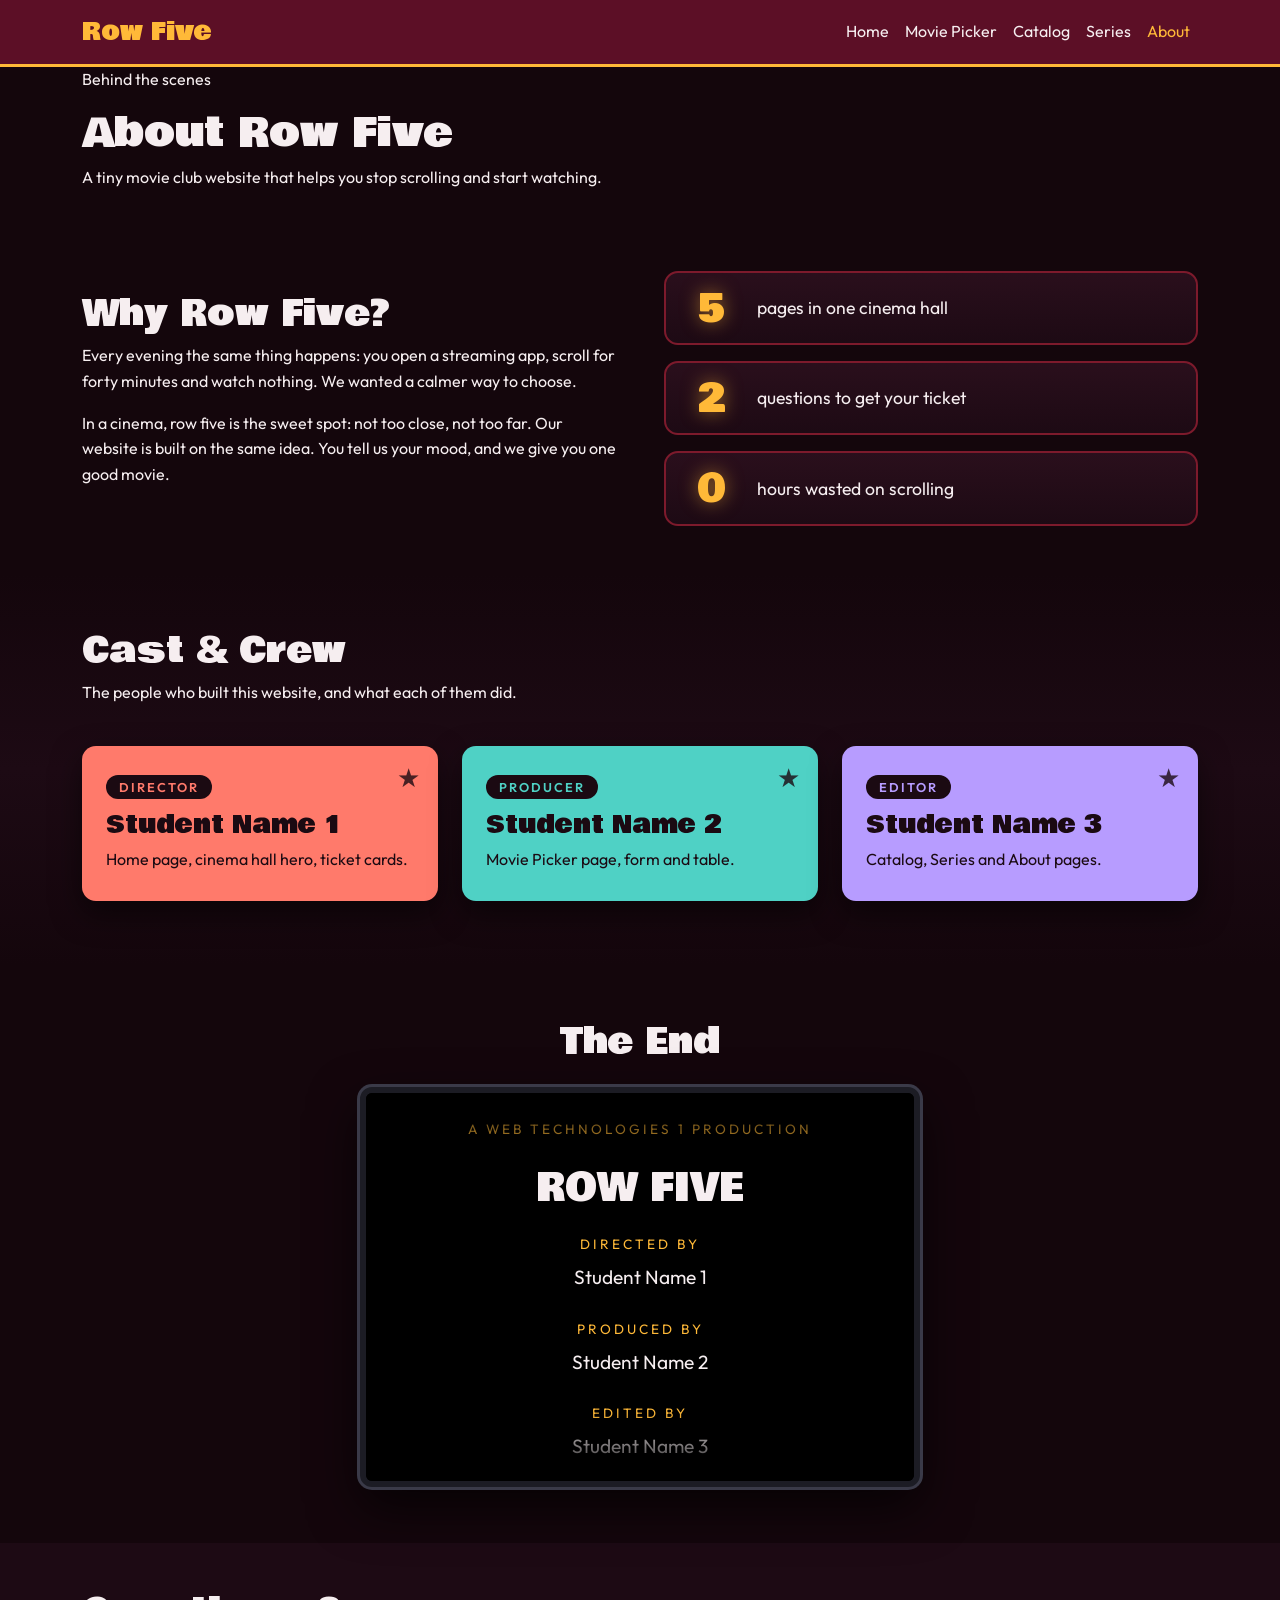
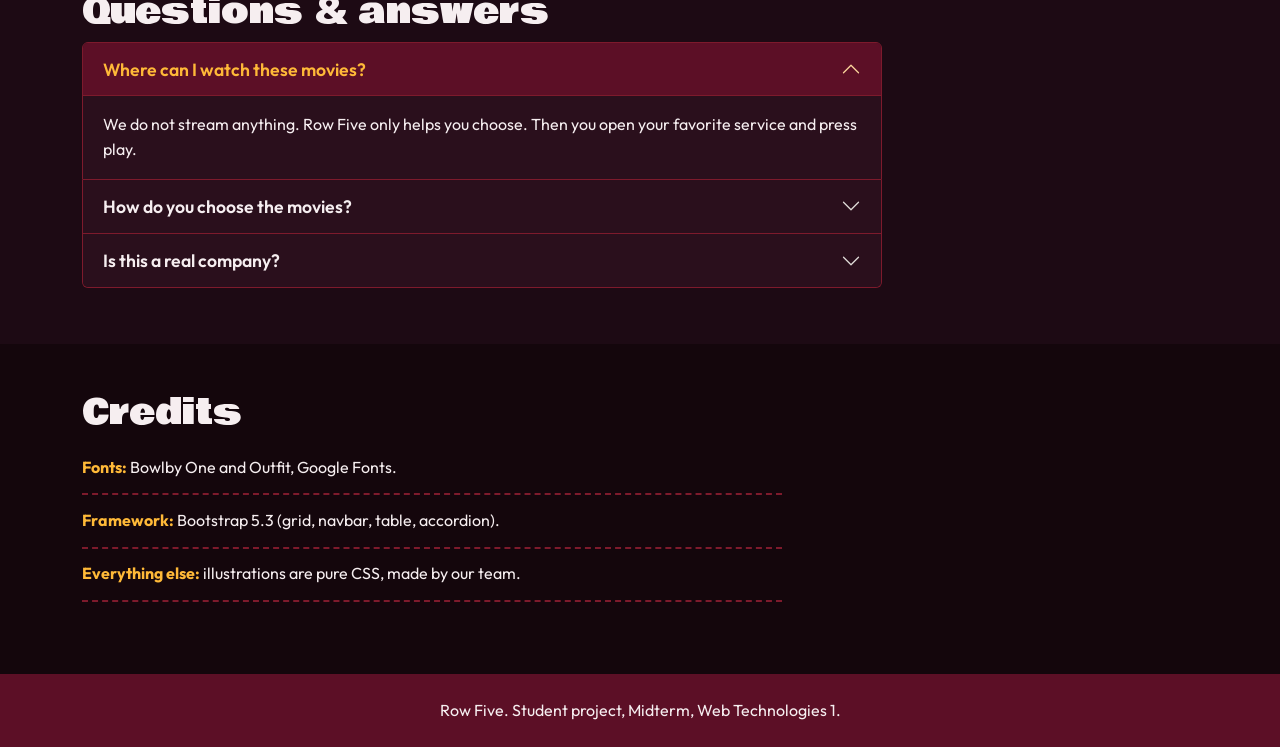
==== about.html @ 7a22eea6 "Add files via upload" ====
<!DOCTYPE html>
<html lang="en">
<head>
  <meta charset="UTF-8">
  <meta name="viewport" content="width=device-width, initial-scale=1">
  <title>About | Row Five</title>

  <link rel="preconnect" href="https://fonts.googleapis.com">
  <link rel="preconnect" href="https://fonts.gstatic.com" crossorigin>
  <link href="https://fonts.googleapis.com/css2?family=Bowlby+One&family=Outfit:wght@400;600&display=swap" rel="stylesheet">

  <link href="https://cdn.jsdelivr.net/npm/bootstrap@5.3.3/dist/css/bootstrap.min.css" rel="stylesheet">
  <link rel="stylesheet" href="style.css">
</head>
<body>

  <header>
    <nav class="navbar navbar-expand-md site-nav">
      <div class="container">
        <a class="navbar-brand" href="index.html">Row Five</a>
        <button class="navbar-toggler" type="button" data-bs-toggle="collapse"
                data-bs-target="#menu" aria-controls="menu" aria-expanded="false" aria-label="Open menu">
          <span class="navbar-toggler-icon"></span>
        </button>
        <div class="collapse navbar-collapse" id="menu">
          <ul class="navbar-nav ms-auto">
            <li class="nav-item"><a class="nav-link" href="index.html">Home</a></li>
            <li class="nav-item"><a class="nav-link" href="picker.html">Movie Picker</a></li>
            <li class="nav-item"><a class="nav-link" href="catalog.html">Catalog</a></li>
            <li class="nav-item"><a class="nav-link" href="series.html">Series</a></li>
            <li class="nav-item"><a class="nav-link active" href="about.html">About</a></li>
          </ul>
        </div>
      </div>
    </nav>
  </header>

  <main>
    <section class="page-head">
      <div class="container">
        <p class="eyebrow">Behind the scenes</p>
        <h1>About Row Five</h1>
        <p class="page-lead">A tiny movie club website that helps you stop scrolling and start watching.</p>
      </div>
    </section>

    <!-- Story: text + three facts (Grid) -->
    <section class="story">
      <div class="container">
        <div class="row g-5 align-items-center">
          <div class="col-12 col-lg-6">
            <h2>Why Row Five?</h2>
            <p>Every evening the same thing happens: you open a streaming app, scroll for forty minutes and watch nothing. We wanted a calmer way to choose.</p>
            <p>In a cinema, row five is the sweet spot: not too close, not too far. Our website is built on the same idea. You tell us your mood, and we give you one good movie.</p>
          </div>
          <div class="col-12 col-lg-6">
            <ul class="facts">
              <li><span class="fact-num">5</span> pages in one cinema hall</li>
              <li><span class="fact-num">2</span> questions to get your ticket</li>
              <li><span class="fact-num">0</span> hours wasted on scrolling</li>
            </ul>
          </div>
        </div>
      </div>
    </section>

    <!-- Cast & Crew: team members -->
    <section class="cast-section">
      <div class="container">
        <h2>Cast &amp; Crew</h2>
        <p class="section-text">The people who built this website, and what each of them did.</p>

        <div class="cast-grid">
          <article class="cast t-coral">
            <p class="cast-role">Director</p>
            <h3>Student Name 1</h3>
            <p>Home page, cinema hall hero, ticket cards.</p>
          </article>
          <article class="cast t-teal">
            <p class="cast-role">Producer</p>
            <h3>Student Name 2</h3>
            <p>Movie Picker page, form and table.</p>
          </article>
          <article class="cast t-violet">
            <p class="cast-role">Editor</p>
            <h3>Student Name 3</h3>
            <p>Catalog, Series and About pages.</p>
          </article>
        </div>
      </div>
    </section>

    <!-- Rolling credits -->
    <section class="roll-section">
      <div class="container">
        <h2>The End</h2>
        <div class="roll" aria-label="Rolling credits of the project">
          <div class="roll-inner">
            <p class="roll-small">A Web Technologies 1 production</p>
            <p class="roll-big">ROW FIVE</p>
            <p class="roll-small">Directed by</p>
            <p>Student Name 1</p>
            <p class="roll-small">Produced by</p>
            <p>Student Name 2</p>
            <p class="roll-small">Edited by</p>
            <p>Student Name 3</p>
            <p class="roll-small">No popcorn was harmed</p>
            <p class="roll-big">THANK YOU</p>
          </div>
        </div>
      </div>
    </section>

    <!-- FAQ: Bootstrap accordion -->
    <section class="faq">
      <div class="container">
        <h2>Questions &amp; answers</h2>
        <div class="accordion faq-accordion" id="faq">

          <div class="accordion-item">
            <h3 class="accordion-header">
              <button class="accordion-button" type="button" data-bs-toggle="collapse" data-bs-target="#q1" aria-expanded="true" aria-controls="q1">
                Where can I watch these movies?
              </button>
            </h3>
            <div id="q1" class="accordion-collapse collapse show" data-bs-parent="#faq">
              <div class="accordion-body">We do not stream anything. Row Five only helps you choose. Then you open your favorite service and press play.</div>
            </div>
          </div>

          <div class="accordion-item">
            <h3 class="accordion-header">
              <button class="accordion-button collapsed" type="button" data-bs-toggle="collapse" data-bs-target="#q2" aria-expanded="false" aria-controls="q2">
                How do you choose the movies?
              </button>
            </h3>
            <div id="q2" class="accordion-collapse collapse" data-bs-parent="#faq">
              <div class="accordion-body">We picked them by hand. For every mood we chose one short and one long movie that we would happily watch again.</div>
            </div>
          </div>

          <div class="accordion-item">
            <h3 class="accordion-header">
              <button class="accordion-button collapsed" type="button" data-bs-toggle="collapse" data-bs-target="#q3" aria-expanded="false" aria-controls="q3">
                Is this a real company?
              </button>
            </h3>
            <div id="q3" class="accordion-collapse collapse" data-bs-parent="#faq">
              <div class="accordion-body">No, it is a student project made for the Web Technologies 1 course.</div>
            </div>
          </div>

        </div>
      </div>
    </section>

    <!-- Sources -->
    <section class="sources">
      <div class="container">
        <h2>Credits</h2>
        <ul class="sources-list">
          <li><strong>Fonts:</strong> Bowlby One and Outfit, Google Fonts.</li>
          <li><strong>Framework:</strong> Bootstrap 5.3 (grid, navbar, table, accordion).</li>
          <li><strong>Everything else:</strong> illustrations are pure CSS, made by our team.</li>
        </ul>
      </div>
    </section>
  </main>

  <footer class="site-footer">
    <div class="container">
      <p>Row Five. Student project, Midterm, Web Technologies 1.</p>
    </div>
  </footer>

  <script src="https://cdn.jsdelivr.net/npm/bootstrap@5.3.3/dist/js/bootstrap.bundle.min.js"></script>
</body>
</html>
---- style.css ----
/* ===== Colors and fonts in one place (CSS variables) ===== */
:root {
  --night: #14060c;       /* dark hall */
  --velvet: #7d1a2c;      /* curtains */
  --velvet-dark: #5c0f26;
  --amber: #ffb938;       /* projector light */
  --screen: #eaf2ff;      /* cold white screen */
  --ink: #1b0a12;         /* dark text */
  --text: #f6eef0;

  --font-title: "Bowlby One", Impact, sans-serif;
  --font-text: "Outfit", Arial, sans-serif;
}

/* ===== Common styles for all pages ===== */
body {
  background: var(--night);
  color: var(--text);
  font-family: var(--font-text);
  line-height: 1.6;
}
h1, h2, h3, .navbar-brand {
  font-family: var(--font-title);
  font-weight: 400;
}
h2 { font-size: 2.2rem; margin-bottom: .5rem; }
.section-text { margin-bottom: 2.5rem; max-width: 60ch; }

/* ===== Navigation ===== */
.site-nav { background: var(--velvet-dark); border-bottom: 3px solid var(--amber); }
.site-nav .navbar-brand { color: var(--amber); font-size: 1.5rem; }
.site-nav .nav-link { color: var(--text); padding: .6rem 1rem; }
.site-nav .nav-link:hover,
.site-nav .nav-link.active { color: var(--amber); }
.site-nav .navbar-toggler { border-color: var(--amber); }
.site-nav .navbar-toggler-icon { filter: invert(1); }

/* ===== Hero: cinema hall ===== */
.hero {
  position: relative;
  overflow: hidden;
  padding: 3.5rem 0 2.5rem;
  background: radial-gradient(ellipse at 50% 0%, #3d1021 0%, var(--night) 70%);
}

/* Curtains on the left and right (stripes = folds) */
.hero::before,
.hero::after {
  content: "";
  position: absolute;
  top: 0;
  bottom: 0;
  width: clamp(28px, 8vw, 130px);
  background: repeating-linear-gradient(90deg, var(--velvet) 0 12px, var(--velvet-dark) 12px 26px);
}
.hero::before { left: 0; }
.hero::after  { right: 0; }

/* Projector beam: a trapezoid made with clip-path */
.beam {
  position: absolute;
  top: 0;
  left: 50%;
  width: 80%;
  height: 100%;
  transform: translateX(-50%);
  background: linear-gradient(to bottom, rgba(255, 240, 200, .28), rgba(255, 240, 200, 0));
  clip-path: polygon(46% 0, 54% 0, 100% 100%, 0 100%);
}

.hero-inner { position: relative; z-index: 1; }

/* The screen itself */
.screen {
  max-width: 760px;
  margin: 0 auto;
  padding: 3rem 2rem;
  text-align: center;
  background: var(--screen);
  color: var(--ink);
  border-radius: 10px;
  box-shadow: 0 0 90px 10px rgba(170, 205, 255, .45);
}
.screen h1 {
  font-size: clamp(2rem, 6vw, 3.8rem);
  line-height: 1.05;
  margin-bottom: 1rem;
}
.hero-text { font-size: 1.2rem; max-width: 40ch; margin: 0 auto 1.75rem; }

.btn-seat {
  background: var(--velvet);
  color: #fff;
  font-weight: 600;
  padding: .8rem 2rem;
  border-radius: 999px;
  transition: background .2s;
}
.btn-seat:hover { background: var(--ink); color: var(--amber); }

/* Row of seats: Flexbox */
.seats {
  display: flex;
  justify-content: center;
  gap: .6rem;
  margin-top: 3rem;
}
.seat {
  flex: 1;
  max-width: 64px;
  height: 52px;
  background: var(--velvet);
  border-radius: 16px 16px 4px 4px;
}
.seat-lit {
  background: var(--amber);
  box-shadow: 0 0 30px 8px rgba(255, 185, 56, .6);
}

/* ===== Ticket cards ===== */
.trends { padding: 4rem 0 5rem; }

.ticket {
  position: relative;
  background: var(--c);
  color: var(--ink);
  border-radius: 14px;
  transition: transform .3s;
}
.t-coral   { --c: #ff7a6b; }
.t-teal    { --c: #4fd1c5; }
.t-violet  { --c: #b79cff; }
.t-mustard { --c: #ffcf5c; }

.ticket-main { position: relative; padding: 1.5rem 1.5rem 1.75rem; min-height: 200px; }
.ticket h3 { font-size: 1.5rem; margin-bottom: .25rem; }
.genre { font-weight: 600; margin-bottom: .75rem; }
.ticket-main p:last-child { margin-bottom: 0; }

/* Round notches on both sides of the tear line */
.ticket-main::before,
.ticket-main::after {
  content: "";
  position: absolute;
  bottom: -13px;
  width: 26px;
  height: 26px;
  background: var(--night);
  border-radius: 50%;
  z-index: 2;
}
.ticket-main::before { left: -13px; }
.ticket-main::after  { right: -13px; }

/* Stub that tears off on hover */
.ticket-stub {
  padding: .9rem 1.5rem;
  border-top: 2px dashed var(--ink);
  font-weight: 600;
  background: var(--c);
  border-radius: 0 0 14px 14px;
  transform-origin: left top;
  transition: transform .35s;
}
.ticket:hover { transform: translateY(-5px); }
.ticket:hover .ticket-stub { transform: rotate(8deg) translate(10px, 8px); }

/* ===== Footer ===== */
.site-footer { background: var(--velvet-dark); padding: 1.5rem 0; text-align: center; }
.site-footer p { margin: 0; }

/* ===== Keyboard focus ===== */
a:focus-visible, button:focus-visible { outline: 3px solid var(--amber); outline-offset: 3px; }

/* ===== Our own media queries ===== */
@media (max-width: 767px) {
  .hero { padding: 2.5rem 0 2rem; }
  .screen { padding: 2rem 1.25rem; }
  .seat { height: 42px; }
}
@media (min-width: 1200px) {
  .hero { padding: 5rem 0 3.5rem; }
}

/* For people who turned animations off */
@media (prefers-reduced-motion: reduce) {
  .ticket, .ticket-stub, .btn-seat { transition: none; }
}
/* =========================================================
   PAGE 5: ABOUT
   ========================================================= */

/* ===== Story + facts ===== */
.story { padding: 4rem 0 3rem; }
.story p { max-width: 55ch; }

.facts {
  list-style: none;
  margin: 0;
  padding: 0;
  display: grid;
  gap: 1rem;
}
.facts li {
  display: flex;
  align-items: center;
  gap: 1.25rem;
  padding: 1rem 1.25rem;
  background: linear-gradient(180deg, #2a0f1c, #1d0a14);
  border: 2px solid var(--velvet);
  border-radius: 14px;
  font-size: 1.1rem;
  transition: transform .25s, border-color .25s;
}
.facts li:hover { transform: translateX(8px); border-color: var(--amber); }
.fact-num {
  flex: 0 0 auto;
  min-width: 3.2rem;
  text-align: center;
  font-family: var(--font-title);
  font-size: 2.4rem;
  line-height: 1;
  color: var(--amber);
  text-shadow: 0 0 18px rgba(255, 185, 56, .5);
}

/* ===== Cast & Crew: Grid ===== */
.cast-section {
  padding: 3.5rem 0 4rem;
  background: linear-gradient(180deg, var(--night), #1d0a14 50%, var(--night));
}
.cast-grid {
  display: grid;
  grid-template-columns: repeat(auto-fit, minmax(240px, 1fr));
  gap: 1.5rem;
}
.cast {
  position: relative;
  padding: 1.75rem 1.5rem;
  background: var(--c);
  color: var(--ink);
  border-radius: 14px;
  box-shadow: 0 12px 30px rgba(0, 0, 0, .55);
  transition: transform .3s;
}
/* Small star in the corner */
.cast::after {
  content: "\2605";
  position: absolute;
  top: .8rem;
  right: 1.1rem;
  font-size: 1.6rem;
  color: var(--ink);
  opacity: .8;
  transition: transform .5s;
}
.cast:hover { transform: translateY(-8px) rotate(-1deg); }
.cast:hover::after { transform: rotate(360deg) scale(1.3); }
.cast-role {
  display: inline-block;
  margin-bottom: .75rem;
  padding: .1rem .8rem;
  background: var(--ink);
  color: var(--c);
  border-radius: 999px;
  font-weight: 600;
  font-size: .8rem;
  letter-spacing: 2px;
  text-transform: uppercase;
}
.cast h3 { font-size: 1.5rem; }
.cast p:last-child { margin-bottom: 0; }

/* ===== Rolling credits (the memorable detail) ===== */
.roll-section { padding: 3.5rem 0; text-align: center; }
.roll {
  position: relative;
  max-width: 560px;
  height: 340px;
  margin: 1.5rem auto 0;
  overflow: hidden;
  background: #000;
  border: 6px solid #1c1c24;
  border-radius: 12px;
  box-shadow: 0 0 0 3px #3a3a48, 0 20px 50px rgba(0, 0, 0, .7);
}
/* Dark fade at the top and bottom of the screen */
.roll::before,
.roll::after {
  content: "";
  position: absolute;
  left: 0;
  right: 0;
  height: 70px;
  z-index: 2;
  pointer-events: none;
}
.roll::before { top: 0;    background: linear-gradient(#000, transparent); }
.roll::after  { bottom: 0; background: linear-gradient(transparent, #000); }

.roll-inner {
  padding: 0 1rem;
  animation: roll-up 22s linear infinite;
}
.roll-inner p { margin: 0 0 .4rem; font-size: 1.2rem; }
.roll-small {
  margin-top: 1.6rem !important;
  color: var(--amber);
  font-size: .85rem !important;
  letter-spacing: 3px;
  text-transform: uppercase;
}
.roll-big {
  font-family: var(--font-title);
  font-size: 2.4rem !important;
  line-height: 1.1;
  margin: 1.6rem 0 !important;
}
.roll:hover .roll-inner { animation-play-state: paused; }
@keyframes roll-up {
  from { transform: translateY(340px); }
  to   { transform: translateY(-100%); }
}

/* ===== FAQ: styled Bootstrap accordion ===== */
.faq { padding: 3rem 0 3.5rem; background: #1d0a14; }
.faq-accordion {
  --bs-accordion-bg: #2a0f1c;
  --bs-accordion-color: var(--text);
  --bs-accordion-border-color: var(--velvet);
  --bs-accordion-btn-bg: #2a0f1c;
  --bs-accordion-btn-color: var(--text);
  --bs-accordion-active-bg: var(--velvet-dark);
  --bs-accordion-active-color: var(--amber);
  --bs-accordion-btn-focus-box-shadow: 0 0 0 .25rem rgba(255, 185, 56, .35);
  max-width: 800px;
}
.faq-accordion .accordion-button {
  font-family: var(--font-text);
  font-weight: 600;
  font-size: 1.1rem;
}
.faq-accordion .accordion-button::after { filter: invert(1); }
.faq-accordion .accordion-header { margin: 0; font-size: 1rem; }

/* ===== Sources ===== */
.sources { padding: 3rem 0 4.5rem; }
.sources-list { list-style: none; margin: 0; padding: 0; max-width: 700px; }
.sources-list li {
  padding: .8rem 0;
  border-bottom: 2px dashed var(--velvet);
}
.sources-list strong { color: var(--amber); }

/* ===== Page 5: media queries ===== */
@media (min-width: 768px) {
  .roll { height: 400px; }
  @keyframes roll-up {
    from { transform: translateY(400px); }
    to   { transform: translateY(-100%); }
  }
}
@media (max-width: 767px) {
  .story { padding: 2.5rem 0 2rem; }
  .fact-num { font-size: 2rem; }
  .roll-big { font-size: 1.9rem !important; }
}
@media (prefers-reduced-motion: reduce) {
  .roll { height: auto; }
  .roll-inner { animation: none; padding: 1.5rem 1rem; }
  .roll::before, .roll::after { display: none; }
  .cast, .cast::after, .facts li { transition: none; }
}
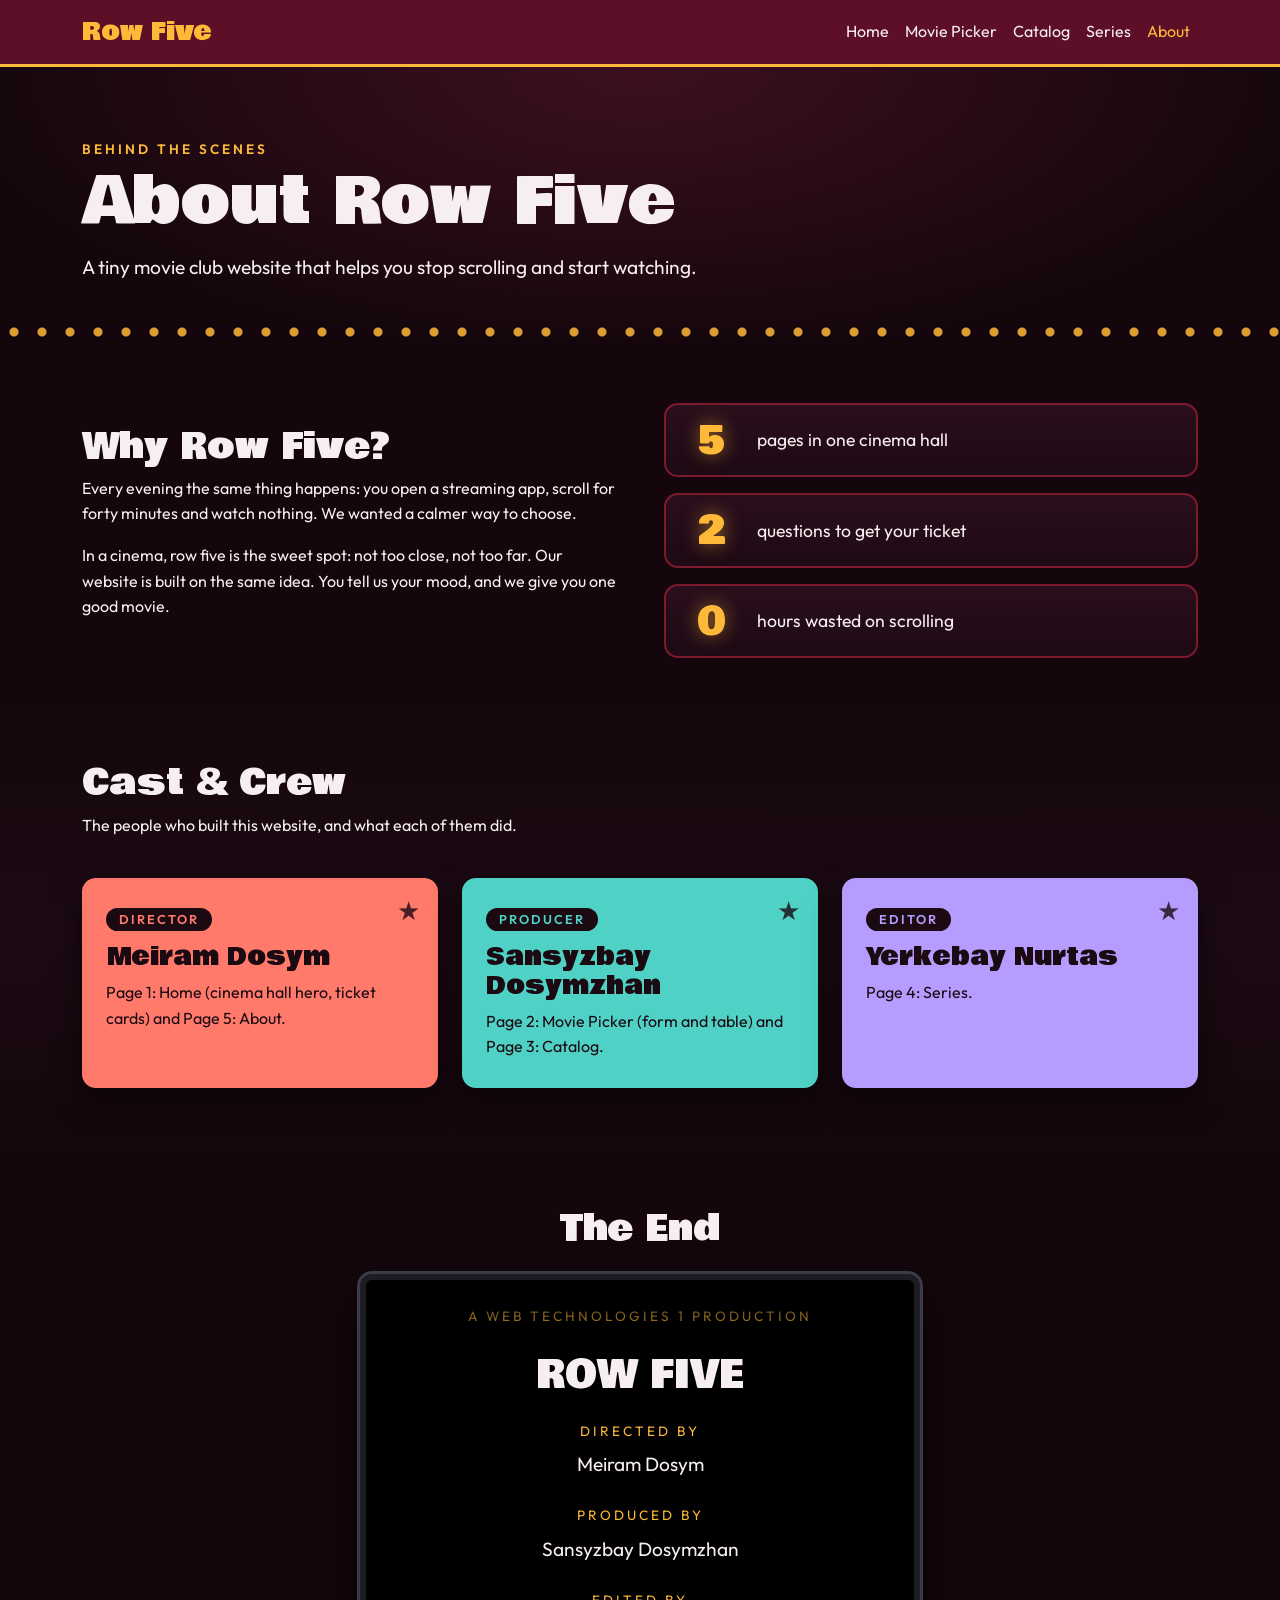
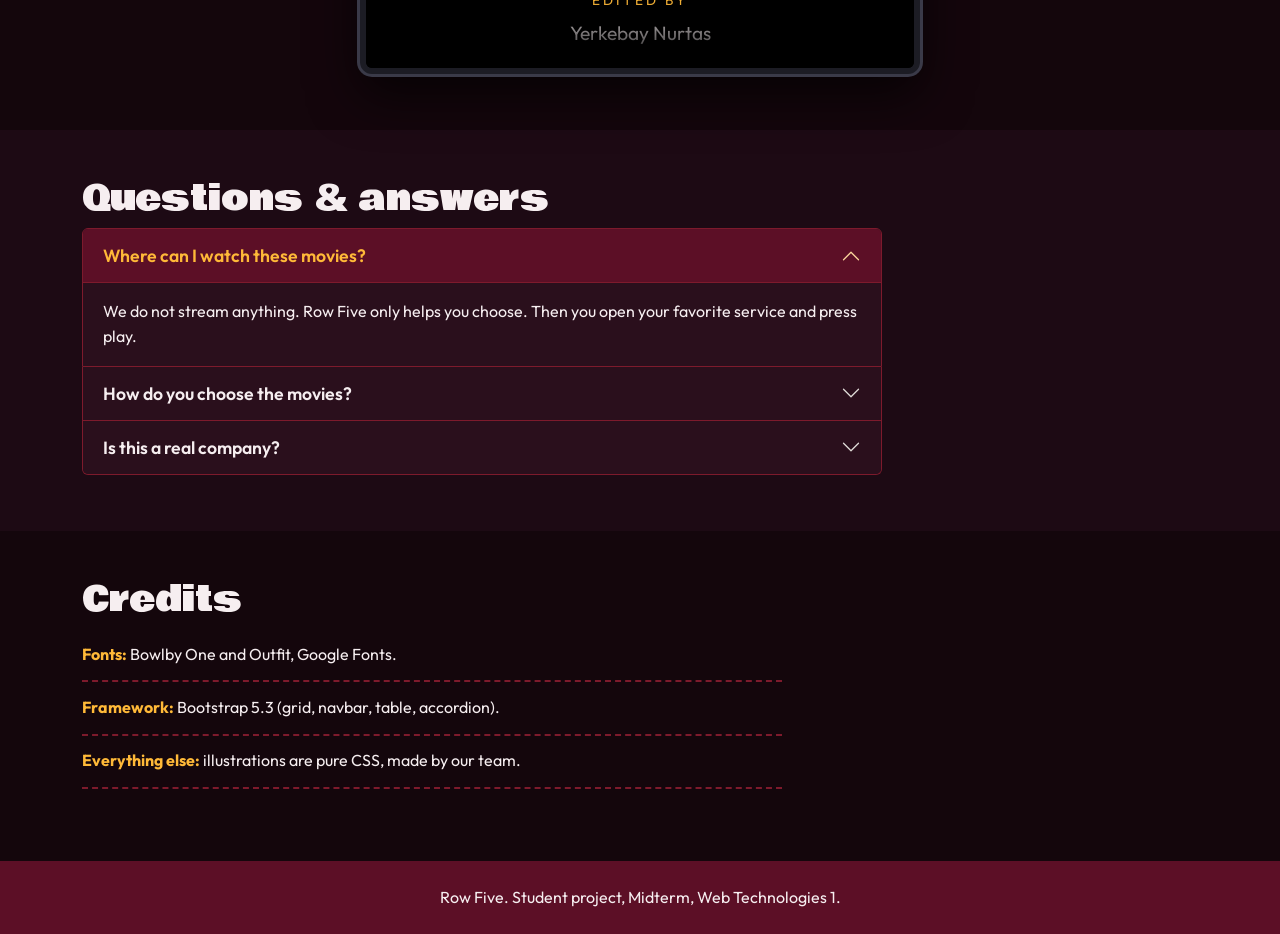
==== commit 18202606: "Update about.html" ====
--- a/about.html
+++ b/about.html
@@ -73,18 +73,18 @@
         <div class="cast-grid">
           <article class="cast t-coral">
             <p class="cast-role">Director</p>
-            <h3>Student Name 1</h3>
-            <p>Home page, cinema hall hero, ticket cards.</p>
+            <h3>Meiram Dosym</h3>
+            <p>Page 1: Home (cinema hall hero, ticket cards) and Page 5: About.</p>
           </article>
           <article class="cast t-teal">
             <p class="cast-role">Producer</p>
-            <h3>Student Name 2</h3>
-            <p>Movie Picker page, form and table.</p>
+            <h3>Sansyzbay Dosymzhan</h3>
+            <p>Page 2: Movie Picker (form and table) and Page 3: Catalog.</p>
           </article>
           <article class="cast t-violet">
             <p class="cast-role">Editor</p>
-            <h3>Student Name 3</h3>
-            <p>Catalog, Series and About pages.</p>
+            <h3>Yerkebay Nurtas</h3>
+            <p>Page 4: Series.</p>
           </article>
         </div>
       </div>
@@ -99,11 +99,11 @@
             <p class="roll-small">A Web Technologies 1 production</p>
             <p class="roll-big">ROW FIVE</p>
             <p class="roll-small">Directed by</p>
-            <p>Student Name 1</p>
+            <p>Meiram Dosym</p>
             <p class="roll-small">Produced by</p>
-            <p>Student Name 2</p>
+            <p>Sansyzbay Dosymzhan</p>
             <p class="roll-small">Edited by</p>
-            <p>Student Name 3</p>
+            <p>Yerkebay Nurtas</p>
             <p class="roll-small">No popcorn was harmed</p>
             <p class="roll-big">THANK YOU</p>
           </div>
@@ -175,4 +175,4 @@
 
   <script src="https://cdn.jsdelivr.net/npm/bootstrap@5.3.3/dist/js/bootstrap.bundle.min.js"></script>
 </body>
-</html>+</html>
--- a/style.css
+++ b/style.css
@@ -370,4 +370,292 @@
   .roll-inner { animation: none; padding: 1.5rem 1rem; }
   .roll::before, .roll::after { display: none; }
   .cast, .cast::after, .facts li { transition: none; }
+}
+/* =========================================================
+   SHARED PAGE HEADER (used by Picker, Catalog and About)
+   ========================================================= */
+.page-head {
+  position: relative;
+  padding: 3.5rem 0 3rem;
+  background: radial-gradient(ellipse at 50% 0%, #3d1021 0%, var(--night) 75%);
+}
+/* Row of marquee bulbs under the header */
+.page-head::after {
+  content: "";
+  position: absolute;
+  left: 0;
+  right: 0;
+  bottom: 0;
+  height: 14px;
+  background: radial-gradient(circle, var(--amber) 0 4px, transparent 5px) 0 50% / 28px 14px repeat-x;
+  opacity: .85;
+}
+.eyebrow {
+  margin-bottom: .5rem;
+  color: var(--amber);
+  font-weight: 600;
+  letter-spacing: 3px;
+  text-transform: uppercase;
+  font-size: .85rem;
+}
+.page-head h1 { font-size: clamp(2.2rem, 7vw, 4rem); line-height: 1.05; margin-bottom: 1rem; }
+.page-lead { font-size: 1.2rem; max-width: 50ch; margin: 0; }
+
+/* =========================================================
+   PAGE 2: MOVIE PICKER
+   ========================================================= */
+.picker { padding: 3.5rem 0 4rem; }
+
+/* Form */
+.picker-form { max-width: 560px; }
+.q-block { border: 0; padding: 0; margin: 0 0 2rem; }
+.q-block legend {
+  float: none;
+  width: auto;
+  margin-bottom: 1rem;
+  font-family: var(--font-title);
+  font-size: 1.4rem;
+  color: var(--amber);
+}
+.mood-grid {
+  display: grid;
+  grid-template-columns: repeat(auto-fit, minmax(150px, 1fr));
+  gap: .75rem;
+}
+
+/* Bootstrap .btn-check + .btn restyled as seat-like buttons */
+.mood-btn {
+  padding: .9rem 1rem;
+  background: #2a0f1c;
+  color: var(--text);
+  border: 2px solid var(--velvet);
+  border-radius: 12px;
+  font-weight: 600;
+  transition: transform .2s, border-color .2s, background .2s;
+}
+.mood-btn:hover { color: var(--amber); border-color: var(--amber); transform: translateY(-3px); }
+.btn-check:checked + .mood-btn {
+  background: var(--amber);
+  color: var(--ink);
+  border-color: var(--amber);
+  box-shadow: 0 0 24px rgba(255, 185, 56, .55);
+}
+.btn-check:focus-visible + .mood-btn { outline: 3px solid var(--amber); outline-offset: 3px; }
+
+/* Ticket result */
+#result { max-width: 460px; margin: 0 auto; }
+.ticket-empty {
+  padding: 2.5rem 1.5rem;
+  text-align: center;
+  border: 3px dashed var(--velvet);
+  border-radius: 14px;
+}
+.ticket-empty-title { font-family: var(--font-title); font-size: 1.5rem; color: var(--amber); margin-bottom: .5rem; }
+.ticket-empty p:last-child { margin-bottom: 0; }
+/* The printed ticket slides in */
+#result .ticket { animation: print-ticket .5s ease-out; }
+@keyframes print-ticket {
+  from { transform: translateY(-30px); opacity: 0; }
+  to   { transform: translateY(0); opacity: 1; }
+}
+
+/* Table: Bootstrap table with our colors */
+.menu-table { padding: 3rem 0 5rem; background: #1d0a14; }
+.programme {
+  --bs-table-bg: #2a0f1c;
+  --bs-table-color: var(--text);
+  --bs-table-border-color: var(--velvet);
+  --bs-table-striped-bg: #2a0f1c;
+  --bs-table-hover-bg: var(--velvet-dark);
+  --bs-table-hover-color: var(--amber);
+  min-width: 560px;
+  margin: 0;
+}
+.programme caption { color: var(--text); opacity: .7; }
+.programme thead th {
+  background: var(--velvet-dark);
+  color: var(--amber);
+  font-family: var(--font-title);
+  font-weight: 400;
+  padding: 1rem;
+  border-bottom: 3px solid var(--amber);
+}
+.programme td, .programme tbody th { padding: 1rem; }
+.programme tbody th { color: var(--amber); font-weight: 600; }
+.menu-table .table-responsive { border: 2px solid var(--velvet); border-radius: 14px; }
+
+/* =========================================================
+   PAGE 3: CATALOG
+   ========================================================= */
+.catalog { padding: 3.5rem 0 5rem; }
+
+/* Filter buttons */
+.filters { display: flex; flex-wrap: wrap; gap: .6rem; margin-bottom: 2.5rem; }
+.filter-btn {
+  padding: .5rem 1.4rem;
+  background: transparent;
+  color: var(--text);
+  border: 2px solid var(--velvet);
+  border-radius: 999px;
+  font-weight: 600;
+  transition: background .2s, color .2s, border-color .2s;
+}
+.filter-btn:hover { border-color: var(--amber); color: var(--amber); }
+.filter-btn.active { background: var(--amber); border-color: var(--amber); color: var(--ink); }
+.filter-btn:focus-visible { outline: 3px solid var(--amber); outline-offset: 3px; }
+
+/* Poster cards: art on top, info on a dark panel */
+.poster {
+  display: flex;
+  flex-direction: column;
+  height: 100%;
+  overflow: hidden;
+  background: #1d0a14;
+  border: 3px solid var(--c);
+  border-radius: 14px;
+  transition: transform .3s, box-shadow .3s;
+}
+.poster:hover { transform: translateY(-6px); box-shadow: 0 0 30px -4px var(--c); }
+
+.poster-art {
+  position: relative;
+  display: flex;
+  align-items: flex-end;
+  min-height: 170px;
+  padding: 1rem 1.25rem;
+  background:
+    radial-gradient(circle at 75% 30%, rgba(255, 255, 255, .6) 0 16%, transparent 17%),
+    linear-gradient(165deg, var(--c), #14060c 140%);
+}
+.poster-year {
+  font-family: var(--font-title);
+  font-size: 2.6rem;
+  line-height: 1;
+  color: var(--ink);
+}
+.poster-info { display: flex; flex-direction: column; flex: 1; padding: 1.25rem; color: var(--text); }
+.poster-info h3 { font-size: 1.25rem; margin-bottom: .25rem; color: var(--c); }
+.poster-meta { font-weight: 600; margin-bottom: .6rem; }
+.poster-info p:not(.poster-meta) { margin-bottom: 1rem; }
+.poster-tag {
+  align-self: flex-start;
+  margin-top: auto;
+  padding: .1rem .8rem;
+  background: var(--c);
+  color: var(--ink);
+  border-radius: 999px;
+  font-size: .85rem;
+  font-weight: 600;
+}
+
+/* =========================================================
+   Picker + Catalog: media queries
+   ========================================================= */
+@media (max-width: 767px) {
+  .page-head { padding: 2.5rem 0 2.5rem; }
+  .picker { padding: 2.5rem 0 3rem; }
+  .catalog { padding: 2.5rem 0 3.5rem; }
+  .q-block legend { font-size: 1.2rem; }
+  .poster-art { min-height: 140px; }
+}
+@media (min-width: 1200px) {
+  .page-head { padding: 4.5rem 0 3.5rem; }
+}
+@media (prefers-reduced-motion: reduce) {
+  .mood-btn, .filter-btn, .poster { transition: none; }
+  #result .ticket { animation: none; }
+}
+/* =========================================================
+   PAGE 4: SERIES (TV guide)
+   Paste at the very end of style.css, after the Picker/Catalog block
+   ========================================================= */
+.guide { padding: 3.5rem 0 4rem; }
+.guide-list { display: grid; gap: 1.25rem; }
+
+/* One row = one channel. Mobile: everything in one column (Grid) */
+.guide-row {
+  display: grid;
+  grid-template-columns: 1fr;
+  gap: 1rem;
+  padding: 1.25rem;
+  background: linear-gradient(180deg, #2a0f1c, #1d0a14);
+  border: 2px solid var(--velvet);
+  border-left: 8px solid var(--c);
+  border-radius: 14px;
+  transition: transform .25s, border-color .25s;
+}
+.guide-row:hover { transform: translateX(8px); border-color: var(--c); }
+
+/* Channel box with TV scanlines */
+.guide-ch {
+  position: relative;
+  display: flex;
+  align-items: baseline;
+  gap: .5rem;
+  align-self: start;
+  padding: .6rem 1rem;
+  background: var(--c);
+  color: var(--ink);
+  border-radius: 10px;
+  overflow: hidden;
+}
+.guide-ch::after {
+  content: "";
+  position: absolute;
+  inset: 0;
+  background: repeating-linear-gradient(0deg, rgba(0, 0, 0, .14) 0 2px, transparent 2px 4px);
+  pointer-events: none;
+}
+.ch-label { font-weight: 600; letter-spacing: 2px; font-size: .85rem; }
+.ch-num { font-family: var(--font-title); font-size: 2.2rem; line-height: 1; }
+
+.guide-info h3 { font-size: 1.5rem; margin-bottom: .25rem; color: var(--c); }
+.guide-meta { font-weight: 600; margin-bottom: .5rem; }
+.guide-info p:last-child { margin-bottom: 0; }
+
+/* Meter: Bootstrap progress restyled as a tape */
+.guide-meter { align-self: center; }
+.meter-label { margin-bottom: .4rem; font-weight: 600; color: var(--amber); }
+.meter-hours { margin: .4rem 0 0; font-size: .9rem; opacity: .85; }
+.guide-row .progress {
+  --bs-progress-bg: #14060c;
+  --bs-progress-height: 14px;
+  --bs-progress-border-radius: 999px;
+  border: 1px solid var(--velvet);
+}
+.guide-row .progress-bar {
+  background: var(--c);
+  box-shadow: 0 0 12px var(--c);
+}
+
+/* Time boxes */
+.timebox { padding: 3rem 0 5rem; background: #1d0a14; }
+.time-card {
+  height: 100%;
+  padding: 1.5rem;
+  border: 2px dashed var(--velvet);
+  border-radius: 14px;
+  transition: border-color .25s;
+}
+.time-card:hover { border-color: var(--amber); }
+.time-card h3 { font-size: 1.3rem; color: var(--amber); margin-bottom: .5rem; }
+.time-card p { margin: 0; }
+
+/* ===== Series: media queries ===== */
+@media (min-width: 768px) {
+  /* Tablet: channel + info on top line, meter below */
+  .guide-row { grid-template-columns: auto 1fr; align-items: start; }
+  .guide-meter { grid-column: 1 / -1; }
+}
+@media (min-width: 992px) {
+  /* Desktop: channel | info | meter in one line */
+  .guide-row { grid-template-columns: auto 1fr 260px; align-items: center; gap: 1.75rem; }
+  .guide-meter { grid-column: auto; }
+}
+@media (max-width: 767px) {
+  .guide { padding: 2.5rem 0 3rem; }
+  .guide-info h3 { font-size: 1.3rem; }
+}
+@media (prefers-reduced-motion: reduce) {
+  .guide-row, .time-card { transition: none; }
 }
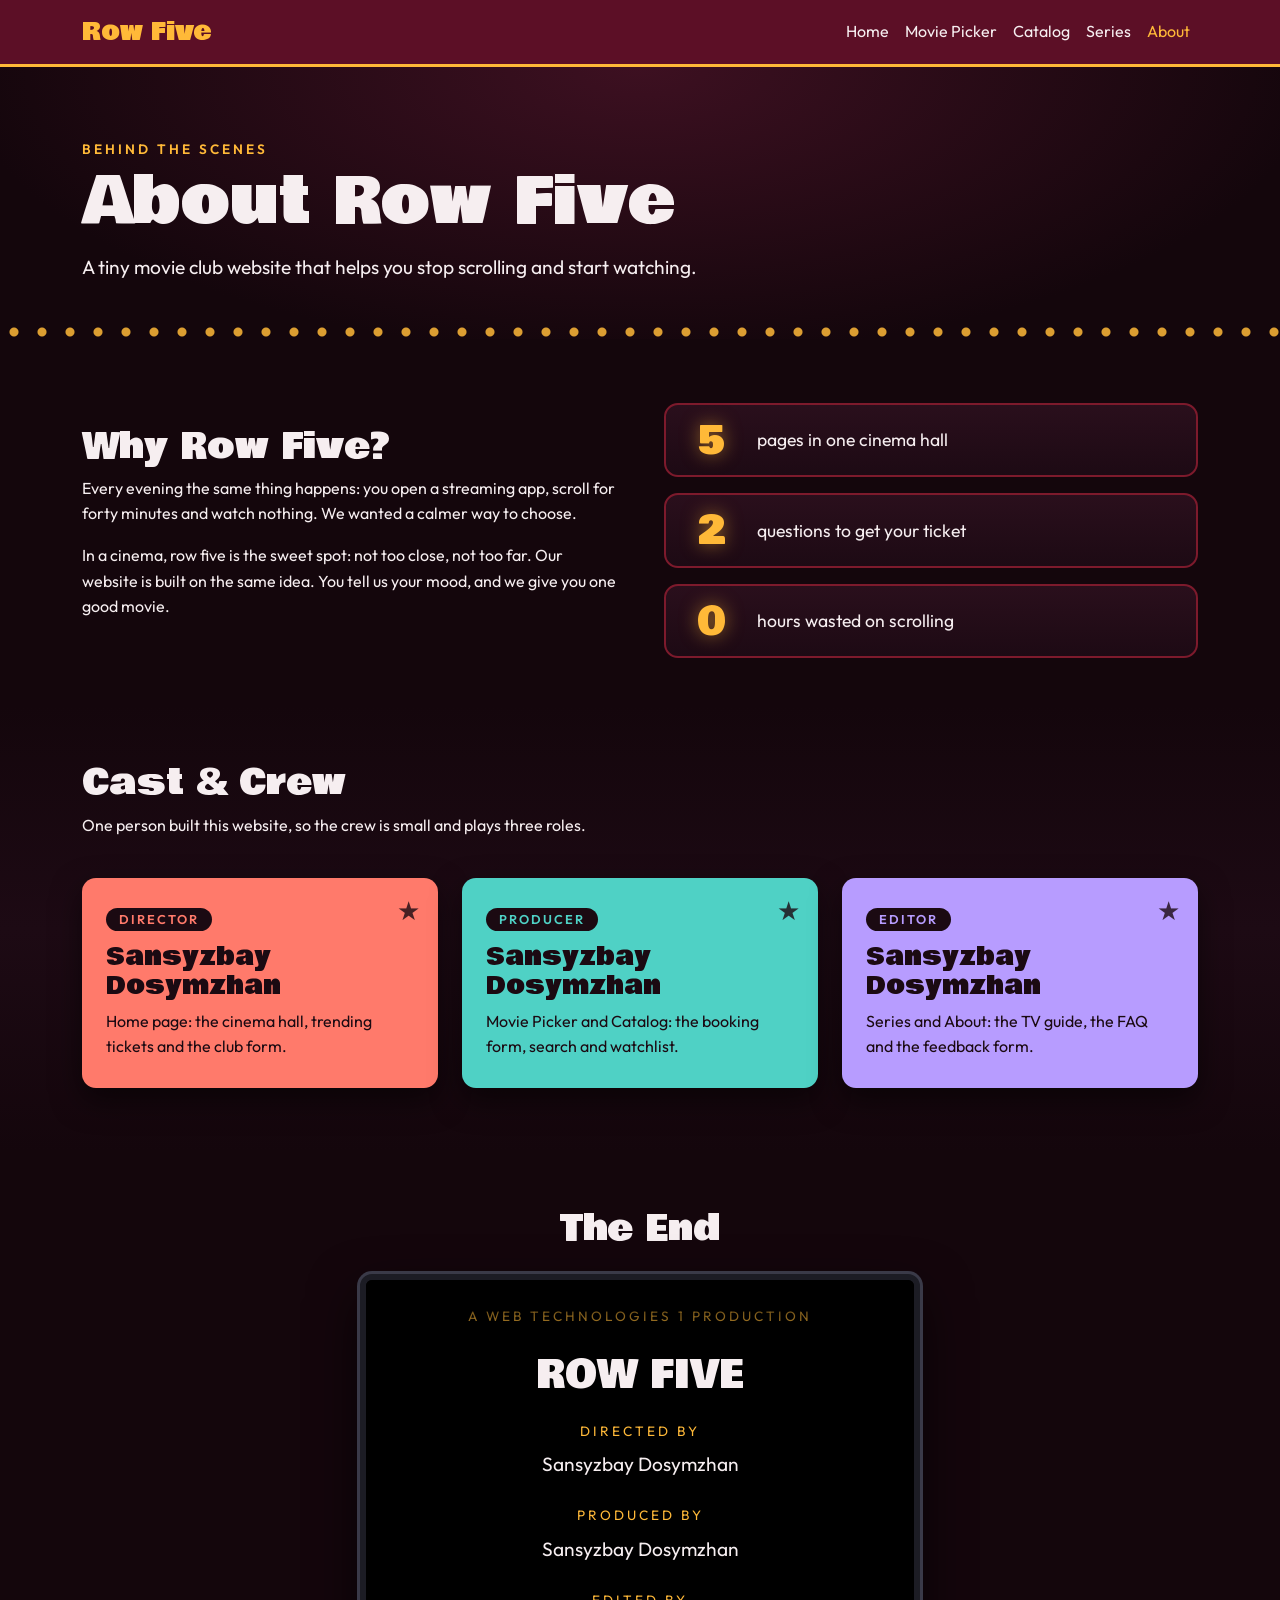
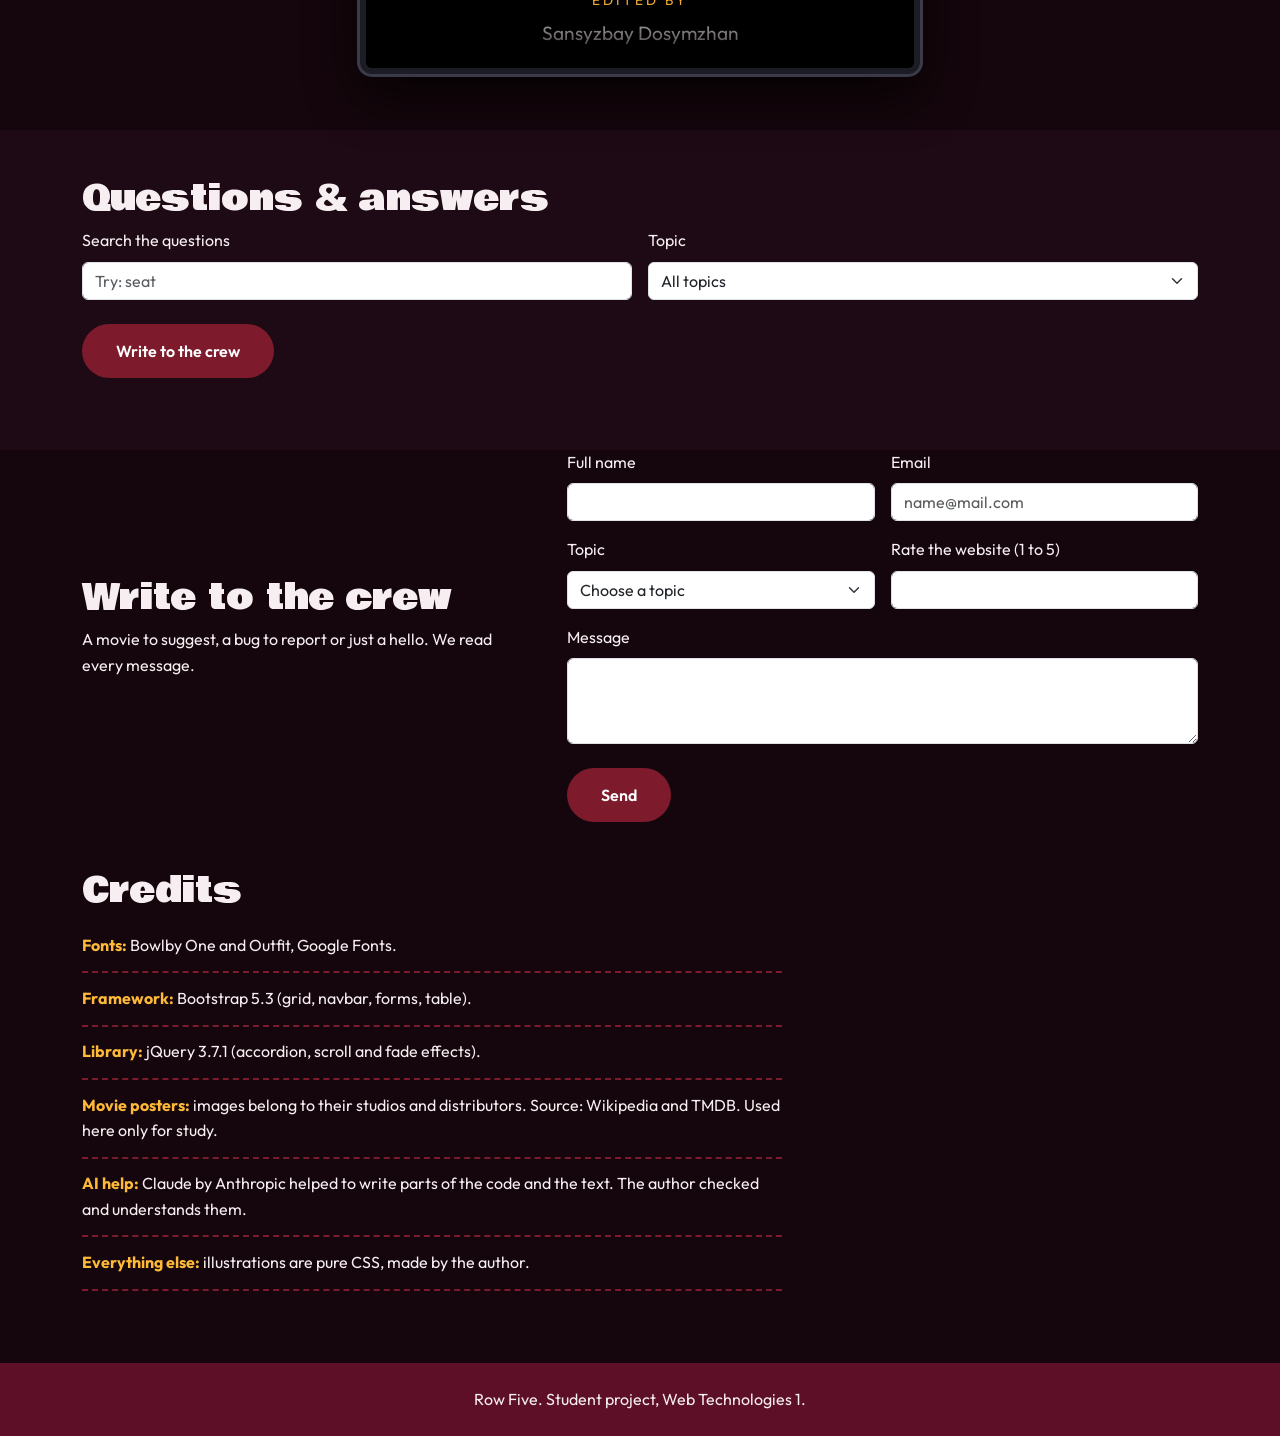
==== commit 3de34d6c: "Add files via upload" ====
--- a/about.html
+++ b/about.html
@@ -11,6 +11,8 @@
 
   <link href="https://cdn.jsdelivr.net/npm/bootstrap@5.3.3/dist/css/bootstrap.min.css" rel="stylesheet">
   <link rel="stylesheet" href="style.css">
+  <link rel="stylesheet" href="css/forms.css">
+  <link rel="stylesheet" href="css/pages.css">
 </head>
 <body>
 
@@ -24,10 +26,10 @@
         </button>
         <div class="collapse navbar-collapse" id="menu">
           <ul class="navbar-nav ms-auto">
-            <li class="nav-item"><a class="nav-link" href="index.html">Home</a></li>
-            <li class="nav-item"><a class="nav-link" href="picker.html">Movie Picker</a></li>
-            <li class="nav-item"><a class="nav-link" href="catalog.html">Catalog</a></li>
-            <li class="nav-item"><a class="nav-link" href="series.html">Series</a></li>
+            <li class="nav-item"><a class="nav-link " href="index.html">Home</a></li>
+            <li class="nav-item"><a class="nav-link " href="picker.html">Movie Picker</a></li>
+            <li class="nav-item"><a class="nav-link " href="catalog.html">Catalog</a></li>
+            <li class="nav-item"><a class="nav-link " href="series.html">Series</a></li>
             <li class="nav-item"><a class="nav-link active" href="about.html">About</a></li>
           </ul>
         </div>
@@ -44,7 +46,6 @@
       </div>
     </section>
 
-    <!-- Story: text + three facts (Grid) -->
     <section class="story">
       <div class="container">
         <div class="row g-5 align-items-center">
@@ -64,33 +65,31 @@
       </div>
     </section>
 
-    <!-- Cast & Crew: team members -->
     <section class="cast-section">
       <div class="container">
         <h2>Cast &amp; Crew</h2>
-        <p class="section-text">The people who built this website, and what each of them did.</p>
+        <p class="section-text">One person built this website, so the crew is small and plays three roles.</p>
 
         <div class="cast-grid">
           <article class="cast t-coral">
             <p class="cast-role">Director</p>
-            <h3>Meiram Dosym</h3>
-            <p>Page 1: Home (cinema hall hero, ticket cards) and Page 5: About.</p>
+            <h3>Sansyzbay Dosymzhan</h3>
+            <p>Home page: the cinema hall, trending tickets and the club form.</p>
           </article>
           <article class="cast t-teal">
             <p class="cast-role">Producer</p>
             <h3>Sansyzbay Dosymzhan</h3>
-            <p>Page 2: Movie Picker (form and table) and Page 3: Catalog.</p>
+            <p>Movie Picker and Catalog: the booking form, search and watchlist.</p>
           </article>
           <article class="cast t-violet">
             <p class="cast-role">Editor</p>
-            <h3>Yerkebay Nurtas</h3>
-            <p>Page 4: Series.</p>
+            <h3>Sansyzbay Dosymzhan</h3>
+            <p>Series and About: the TV guide, the FAQ and the feedback form.</p>
           </article>
         </div>
       </div>
     </section>
 
-    <!-- Rolling credits -->
     <section class="roll-section">
       <div class="container">
         <h2>The End</h2>
@@ -99,11 +98,11 @@
             <p class="roll-small">A Web Technologies 1 production</p>
             <p class="roll-big">ROW FIVE</p>
             <p class="roll-small">Directed by</p>
-            <p>Meiram Dosym</p>
+            <p>Sansyzbay Dosymzhan</p>
             <p class="roll-small">Produced by</p>
             <p>Sansyzbay Dosymzhan</p>
             <p class="roll-small">Edited by</p>
-            <p>Yerkebay Nurtas</p>
+            <p>Sansyzbay Dosymzhan</p>
             <p class="roll-small">No popcorn was harmed</p>
             <p class="roll-big">THANK YOU</p>
           </div>
@@ -111,57 +110,100 @@
       </div>
     </section>
 
-    <!-- FAQ: Bootstrap accordion -->
+    <!-- FAQ: questions are made from an array, accordion works with jQuery -->
     <section class="faq">
       <div class="container">
         <h2>Questions &amp; answers</h2>
-        <div class="accordion faq-accordion" id="faq">
-
-          <div class="accordion-item">
-            <h3 class="accordion-header">
-              <button class="accordion-button" type="button" data-bs-toggle="collapse" data-bs-target="#q1" aria-expanded="true" aria-controls="q1">
-                Where can I watch these movies?
-              </button>
-            </h3>
-            <div id="q1" class="accordion-collapse collapse show" data-bs-parent="#faq">
-              <div class="accordion-body">We do not stream anything. Row Five only helps you choose. Then you open your favorite service and press play.</div>
+
+        <div class="row g-3 align-items-end faq-tools">
+          <div class="col-12 col-md-6">
+            <label for="faq-search" class="form-label">Search the questions</label>
+            <input type="search" class="form-control" id="faq-search" placeholder="Try: seat">
+          </div>
+          <div class="col-12 col-md-6">
+            <label for="faq-category" class="form-label">Topic</label>
+            <select class="form-select" id="faq-category">
+              <option value="all">All topics</option>
+              <option value="Movies">Movies</option>
+              <option value="Club">Club</option>
+              <option value="Website">Website</option>
+            </select>
+          </div>
+        </div>
+        <p class="movie-count" id="faq-count" aria-live="polite"></p>
+
+        <div class="accordion faq-accordion" id="faq"></div>
+        <div id="faq-empty" class="no-results d-none">
+          <p class="ticket-empty-title">Nothing found</p>
+          <p>No question matches your search. Try another word or write to us below.</p>
+        </div>
+        <p class="mt-4"><a class="btn btn-seat" href="#feedback" id="to-feedback">Write to the crew</a></p>
+      </div>
+    </section>
+
+    <!-- Feedback form: 5 fields -->
+    <section class="join" id="feedback">
+      <div class="container">
+        <div class="row g-5 align-items-center">
+          <div class="col-12 col-lg-5">
+            <h2>Write to the crew</h2>
+            <p>A movie to suggest, a bug to report or just a hello. We read every message.</p>
+          </div>
+          <div class="col-12 col-lg-7">
+            <form id="feedback-form" class="booking-form" novalidate>
+              <div class="row g-3">
+                <div class="col-12 col-md-6">
+                  <label for="f-name" class="form-label">Full name</label>
+                  <input type="text" class="form-control" id="f-name" autocomplete="name">
+                  <div class="invalid-feedback"></div>
+                </div>
+                <div class="col-12 col-md-6">
+                  <label for="f-email" class="form-label">Email</label>
+                  <input type="email" class="form-control" id="f-email" placeholder="name@mail.com" autocomplete="email">
+                  <div class="invalid-feedback"></div>
+                </div>
+                <div class="col-12 col-md-6">
+                  <label for="f-topic" class="form-label">Topic</label>
+                  <select class="form-select" id="f-topic">
+                    <option value="">Choose a topic</option>
+                    <option>Movie suggestion</option>
+                    <option>Website bug</option>
+                    <option>Just hello</option>
+                  </select>
+                  <div class="invalid-feedback"></div>
+                </div>
+                <div class="col-12 col-md-6">
+                  <label for="f-rating" class="form-label">Rate the website (1 to 5)</label>
+                  <input type="number" class="form-control" id="f-rating">
+                  <div class="invalid-feedback"></div>
+                </div>
+                <div class="col-12">
+                  <label for="f-message" class="form-label">Message</label>
+                  <textarea class="form-control" id="f-message" rows="3"></textarea>
+                  <div class="invalid-feedback"></div>
+                </div>
+              </div>
+              <button type="submit" class="btn btn-seat mt-4">Send</button>
+            </form>
+            <div id="feedback-success" class="success-box" role="status" style="display: none;">
+              <p class="success-title">Message sent!</p>
+              <p id="feedback-text"></p>
             </div>
           </div>
-
-          <div class="accordion-item">
-            <h3 class="accordion-header">
-              <button class="accordion-button collapsed" type="button" data-bs-toggle="collapse" data-bs-target="#q2" aria-expanded="false" aria-controls="q2">
-                How do you choose the movies?
-              </button>
-            </h3>
-            <div id="q2" class="accordion-collapse collapse" data-bs-parent="#faq">
-              <div class="accordion-body">We picked them by hand. For every mood we chose one short and one long movie that we would happily watch again.</div>
-            </div>
-          </div>
-
-          <div class="accordion-item">
-            <h3 class="accordion-header">
-              <button class="accordion-button collapsed" type="button" data-bs-toggle="collapse" data-bs-target="#q3" aria-expanded="false" aria-controls="q3">
-                Is this a real company?
-              </button>
-            </h3>
-            <div id="q3" class="accordion-collapse collapse" data-bs-parent="#faq">
-              <div class="accordion-body">No, it is a student project made for the Web Technologies 1 course.</div>
-            </div>
-          </div>
-
-        </div>
-      </div>
-    </section>
-
-    <!-- Sources -->
+        </div>
+      </div>
+    </section>
+
     <section class="sources">
       <div class="container">
         <h2>Credits</h2>
         <ul class="sources-list">
           <li><strong>Fonts:</strong> Bowlby One and Outfit, Google Fonts.</li>
-          <li><strong>Framework:</strong> Bootstrap 5.3 (grid, navbar, table, accordion).</li>
-          <li><strong>Everything else:</strong> illustrations are pure CSS, made by our team.</li>
+          <li><strong>Framework:</strong> Bootstrap 5.3 (grid, navbar, forms, table).</li>
+          <li><strong>Library:</strong> jQuery 3.7.1 (accordion, scroll and fade effects).</li>
+          <li><strong>Movie posters:</strong> images belong to their studios and distributors. Source: Wikipedia and TMDB. Used here only for study.</li>
+          <li><strong>AI help:</strong> Claude by Anthropic helped to write parts of the code and the text. The author checked and understands them.</li>
+          <li><strong>Everything else:</strong> illustrations are pure CSS, made by the author.</li>
         </ul>
       </div>
     </section>
@@ -169,10 +211,13 @@
 
   <footer class="site-footer">
     <div class="container">
-      <p>Row Five. Student project, Midterm, Web Technologies 1.</p>
+      <p>Row Five. Student project, Web Technologies 1.</p>
     </div>
   </footer>
 
+  <script src="https://code.jquery.com/jquery-3.7.1.min.js"></script>
   <script src="https://cdn.jsdelivr.net/npm/bootstrap@5.3.3/dist/js/bootstrap.bundle.min.js"></script>
+  <script src="js/forms.js"></script>
+  <script src="js/about.js"></script>
 </body>
-</html>
+</html>
--- a/style.css
+++ b/style.css
@@ -89,14 +89,23 @@
 .hero-text { font-size: 1.2rem; max-width: 40ch; margin: 0 auto 1.75rem; }
 
 .btn-seat {
-  background: var(--velvet);
-  color: #fff;
+  background-color: var(--velvet) !important;
+  color: #ffffff !important;
   font-weight: 600;
-  padding: .8rem 2rem;
-  border-radius: 999px;
-  transition: background .2s;
-}
-.btn-seat:hover { background: var(--ink); color: var(--amber); }
+  padding: .8rem 2rem !important;
+  border-radius: 999px !important;
+  border: 2px solid transparent !important;
+  transition: background-color .2s, border-color .2s, color .2s, transform .2s;
+}
+
+.btn-seat:hover,
+.btn-seat:focus {
+  background-color: var(--velvet-dark) !important;
+  color: var(--amber) !important;
+  border-color: var(--amber) !important;
+  transform: translateY(-2px);
+  box-shadow: 0 4px 15px rgba(255, 185, 56, 0.25);
+}
 
 /* Row of seats: Flexbox */
 .seats {
@@ -118,12 +127,13 @@
 }
 
 /* ===== Ticket cards ===== */
+/* ===== Ticket cards ===== */
 .trends { padding: 4rem 0 5rem; }
 
 .ticket {
   position: relative;
-  background: var(--c);
   color: var(--ink);
+  background: rgba(10, 3, 7, 0.75); /* Тёмная пустота/ниша под оторванным билетом */
   border-radius: 14px;
   transition: transform .3s;
 }
@@ -132,12 +142,18 @@
 .t-violet  { --c: #b79cff; }
 .t-mustard { --c: #ffcf5c; }
 
-.ticket-main { position: relative; padding: 1.5rem 1.5rem 1.75rem; min-height: 200px; }
+.ticket-main { 
+  position: relative; 
+  padding: 1.5rem 1.5rem 1.75rem; 
+  min-height: 200px; 
+  background: var(--c); 
+  border-radius: 14px 14px 0 0;
+}
 .ticket h3 { font-size: 1.5rem; margin-bottom: .25rem; }
 .genre { font-weight: 600; margin-bottom: .75rem; }
 .ticket-main p:last-child { margin-bottom: 0; }
 
-/* Round notches on both sides of the tear line */
+/* Круглые вырезы по бокам линии отрыва */
 .ticket-main::before,
 .ticket-main::after {
   content: "";
@@ -152,18 +168,27 @@
 .ticket-main::before { left: -13px; }
 .ticket-main::after  { right: -13px; }
 
-/* Stub that tears off on hover */
+/* Корешок билета */
 .ticket-stub {
   padding: .9rem 1.5rem;
   border-top: 2px dashed var(--ink);
   font-weight: 600;
   background: var(--c);
   border-radius: 0 0 14px 14px;
+  /* Точка вращения в самом верхнем левом углу */
   transform-origin: left top;
-  transition: transform .35s;
-}
-.ticket:hover { transform: translateY(-5px); }
-.ticket:hover .ticket-stub { transform: rotate(8deg) translate(10px, 8px); }
+  transition: transform .35s ease-out, box-shadow .35s ease;
+}
+
+.ticket:hover { 
+  transform: translateY(-4px); 
+}
+
+/* Левый край остаётся прикреплённым, правый отгибается вниз */
+.ticket:hover .ticket-stub { 
+  transform: rotate(5deg); 
+  box-shadow: -4px 8px 16px rgba(0, 0, 0, 0.5);
+}
 
 /* ===== Footer ===== */
 .site-footer { background: var(--velvet-dark); padding: 1.5rem 0; text-align: center; }
@@ -404,6 +429,9 @@
 /* =========================================================
    PAGE 2: MOVIE PICKER
    ========================================================= */
+/* =========================================================
+   PAGE 2: MOVIE PICKER
+   ========================================================= */
 .picker { padding: 3.5rem 0 4rem; }
 
 /* Form */
@@ -423,24 +451,47 @@
   gap: .75rem;
 }
 
-/* Bootstrap .btn-check + .btn restyled as seat-like buttons */
+/* Кнопки-кресла с принудительным перекрытием стилей Bootstrap (!important) */
 .mood-btn {
-  padding: .9rem 1rem;
-  background: #2a0f1c;
-  color: var(--text);
-  border: 2px solid var(--velvet);
+  padding: .9rem 1rem !important;
+  background-color: #2a0f1c !important;
+  color: var(--text) !important;
+  border: 2px solid var(--velvet) !important;
   border-radius: 12px;
   font-weight: 600;
-  transition: transform .2s, border-color .2s, background .2s;
-}
-.mood-btn:hover { color: var(--amber); border-color: var(--amber); transform: translateY(-3px); }
+  transition: transform .2s, border-color .2s, background-color .2s, color .2s;
+}
+
+/* Состояние при наведении и фокусе */
+.mood-btn:hover,
+.btn-check:hover + .mood-btn,
+.btn-check:focus + .mood-btn {
+  background-color: var(--velvet-dark) !important;
+  color: var(--amber) !important;
+  border-color: var(--amber) !important;
+  transform: translateY(-3px);
+}
+
+/* Выбранная кнопка (Radio Checked) */
 .btn-check:checked + .mood-btn {
-  background: var(--amber);
-  color: var(--ink);
-  border-color: var(--amber);
+  background-color: var(--amber) !important;
+  color: var(--ink) !important;
+  border-color: var(--amber) !important;
   box-shadow: 0 0 24px rgba(255, 185, 56, .55);
 }
-.btn-check:focus-visible + .mood-btn { outline: 3px solid var(--amber); outline-offset: 3px; }
+
+/* Выбранная кнопка при наведении */
+.btn-check:checked:hover + .mood-btn,
+.btn-check:checked + .mood-btn:hover {
+  background-color: #ffc55a !important;
+  color: var(--ink) !important;
+  border-color: var(--amber) !important;
+}
+
+.btn-check:focus-visible + .mood-btn { 
+  outline: 3px solid var(--amber) !important; 
+  outline-offset: 3px; 
+}
 
 /* Ticket result */
 #result { max-width: 460px; margin: 0 auto; }
@@ -452,7 +503,6 @@
 }
 .ticket-empty-title { font-family: var(--font-title); font-size: 1.5rem; color: var(--amber); margin-bottom: .5rem; }
 .ticket-empty p:last-child { margin-bottom: 0; }
-/* The printed ticket slides in */
 #result .ticket { animation: print-ticket .5s ease-out; }
 @keyframes print-ticket {
   from { transform: translateY(-30px); opacity: 0; }
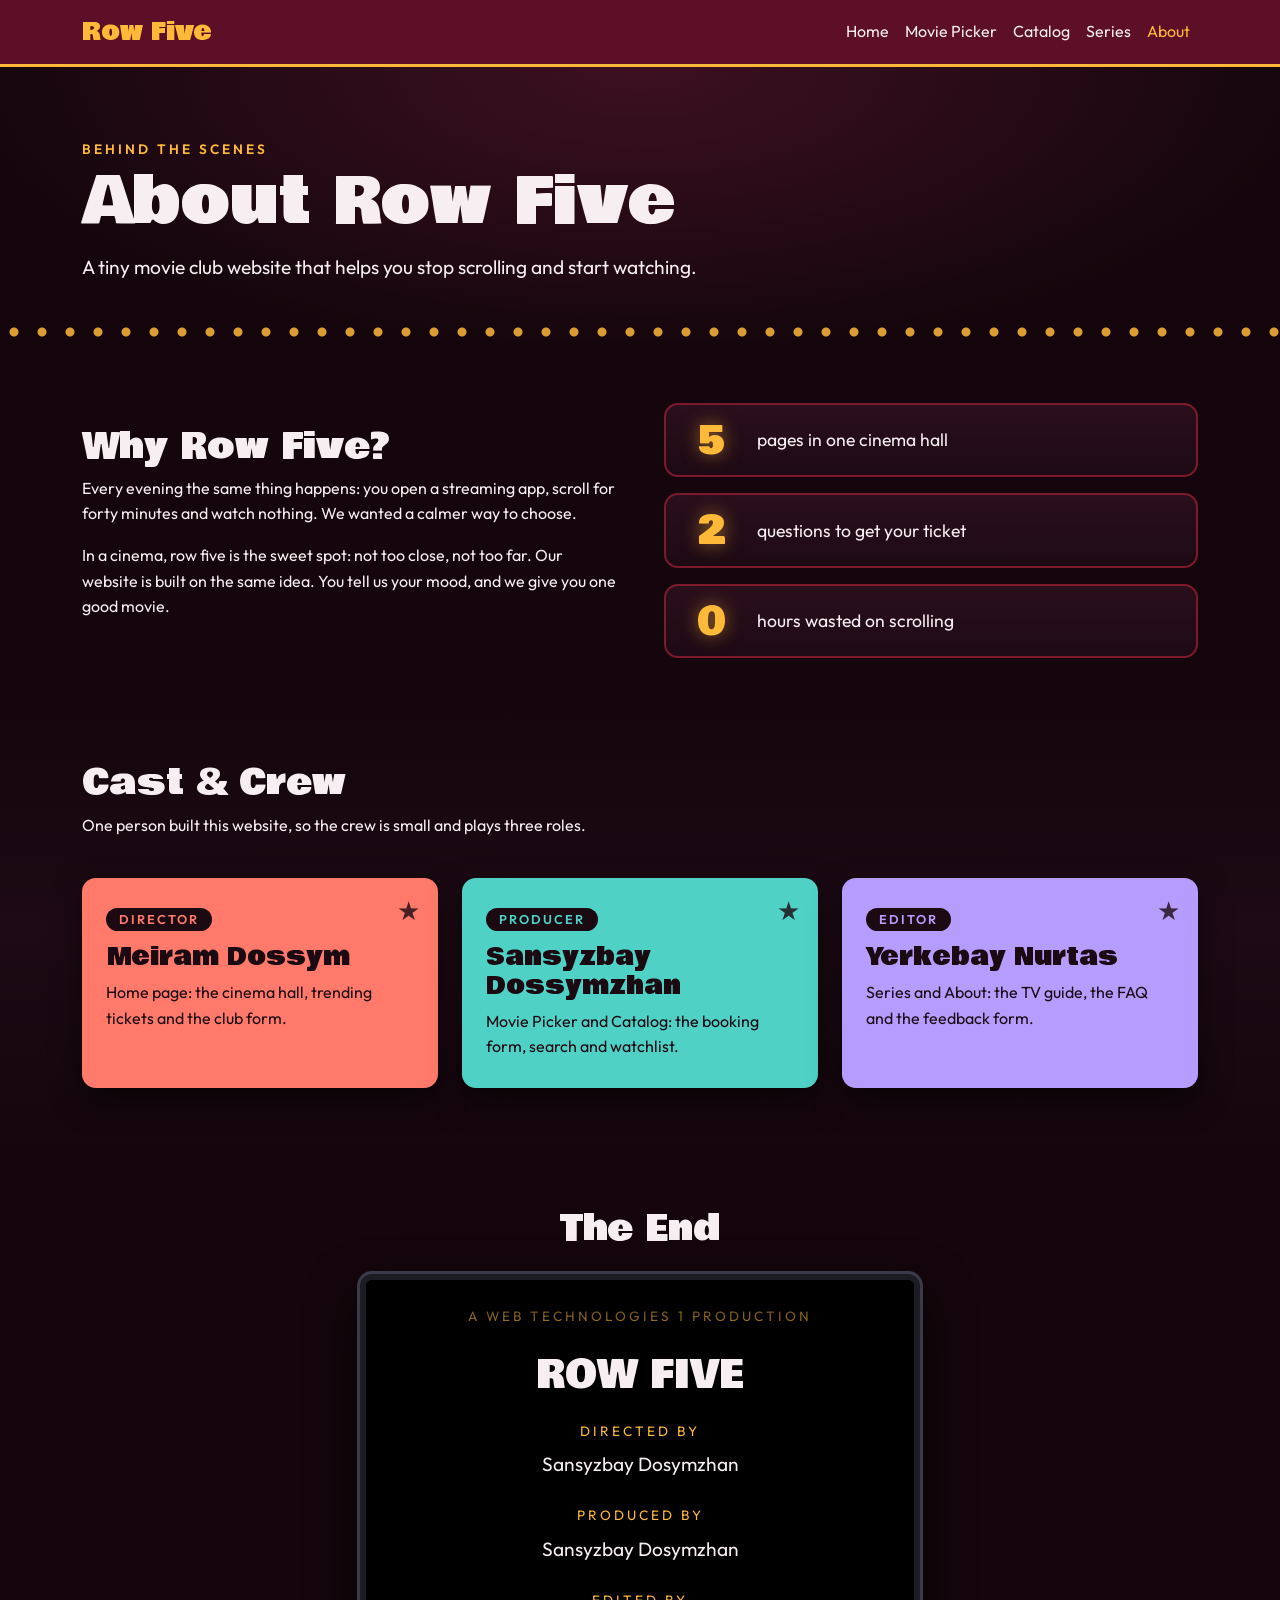
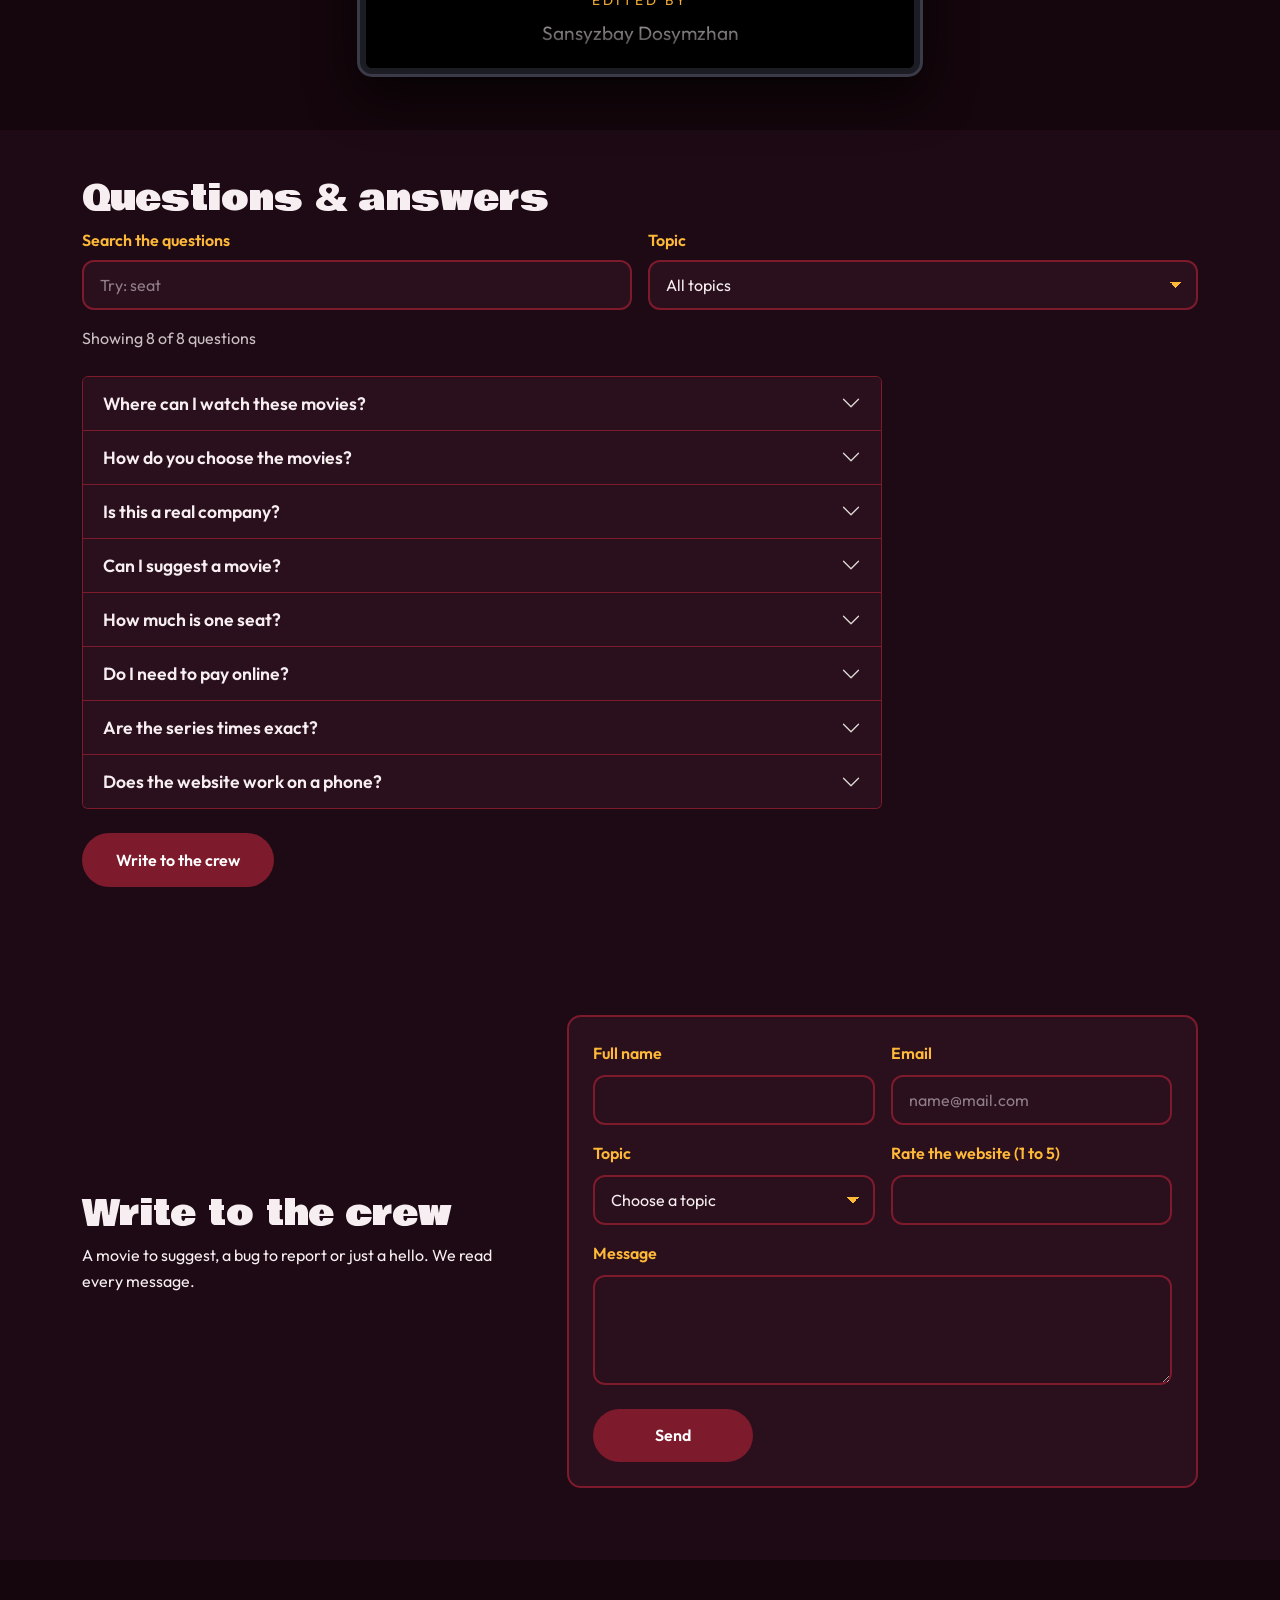
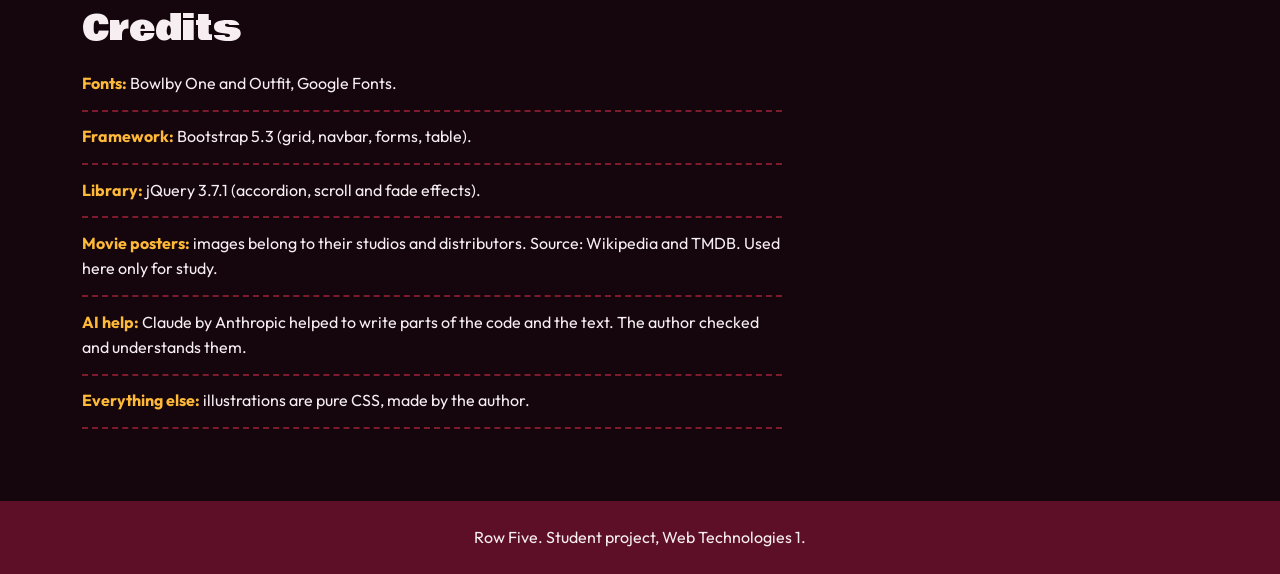
==== commit 245396f0: "Update about.html" ====
--- a/about.html
+++ b/about.html
@@ -73,17 +73,17 @@
         <div class="cast-grid">
           <article class="cast t-coral">
             <p class="cast-role">Director</p>
-            <h3>Sansyzbay Dosymzhan</h3>
+            <h3>Meiram Dossym</h3>
             <p>Home page: the cinema hall, trending tickets and the club form.</p>
           </article>
           <article class="cast t-teal">
             <p class="cast-role">Producer</p>
-            <h3>Sansyzbay Dosymzhan</h3>
+            <h3>Sansyzbay Dossymzhan</h3>
             <p>Movie Picker and Catalog: the booking form, search and watchlist.</p>
           </article>
           <article class="cast t-violet">
             <p class="cast-role">Editor</p>
-            <h3>Sansyzbay Dosymzhan</h3>
+            <h3>Yerkebay Nurtas</h3>
             <p>Series and About: the TV guide, the FAQ and the feedback form.</p>
           </article>
         </div>
@@ -220,4 +220,4 @@
   <script src="js/forms.js"></script>
   <script src="js/about.js"></script>
 </body>
-</html>+</html>
--- a/css/pages.css
+++ b/css/pages.css
@@ -0,0 +1,48 @@
+/* Styles for the new parts of Home, Series and About (Endterm). Loaded after style.css and forms.css */
+
+/* ===== Home ===== */
+.hero-buttons { display: flex; flex-wrap: wrap; justify-content: center; gap: .75rem; }
+.btn-outline-seat {
+  padding: .8rem 2rem;
+  background: transparent;
+  color: var(--velvet);
+  border: 2px solid var(--velvet);
+  border-radius: 999px;
+  font-weight: 600;
+  transition: background .2s, color .2s;
+}
+.btn-outline-seat:hover { background: var(--velvet); color: #fff; }
+.btn-outline-seat:focus-visible { outline: 3px solid var(--velvet); outline-offset: 3px; }
+
+.trend-tools { margin-bottom: 2rem; }
+.votes-info { margin: 0; font-weight: 600; color: var(--amber); }
+
+.vote-btn {
+  margin-top: .75rem;
+  padding: .3rem 1.2rem;
+  background: var(--ink);
+  color: var(--c);
+  border-radius: 999px;
+  font-weight: 600;
+  transition: background .2s, color .2s;
+}
+.vote-btn:hover { background: #fff; color: var(--ink); }
+.vote-btn:focus-visible { outline: 3px solid var(--ink); outline-offset: 3px; }
+
+/* Section with text on the left and a form on the right (Home, Series, About) */
+.join { padding: 3.5rem 0 4.5rem; background: #1d0a14; }
+.join form .btn-seat { min-width: 160px; }
+textarea.form-control { min-height: 110px; resize: vertical; }
+
+/* ===== Series and About: search tools ===== */
+.guide .tools .form-label,
+.faq-tools .form-label { margin-bottom: .35rem; }
+.faq-tools { margin-bottom: 1rem; }
+
+@media (max-width: 767px) {
+  .join { padding: 2.5rem 0 3rem; }
+  .btn-outline-seat { padding: .8rem 1.5rem; }
+}
+@media (prefers-reduced-motion: reduce) {
+  .btn-outline-seat, .vote-btn { transition: none; }
+}
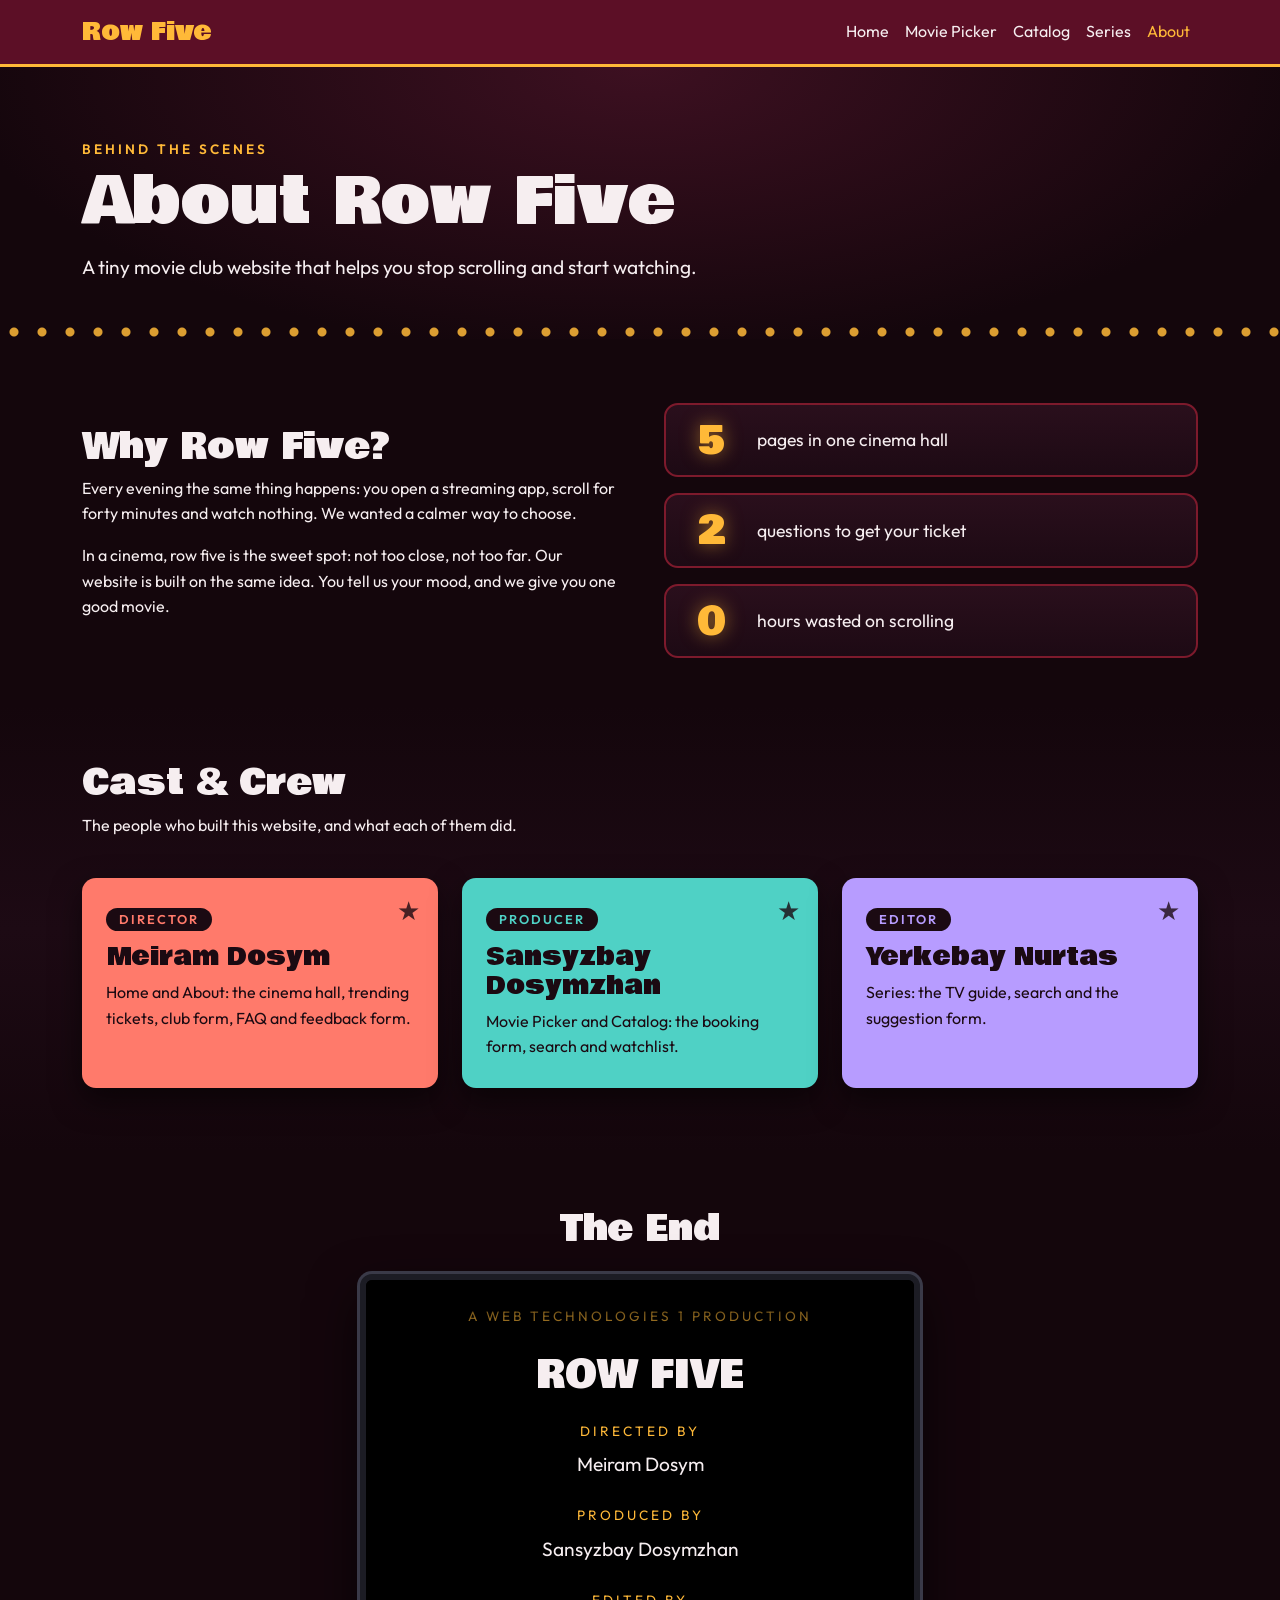
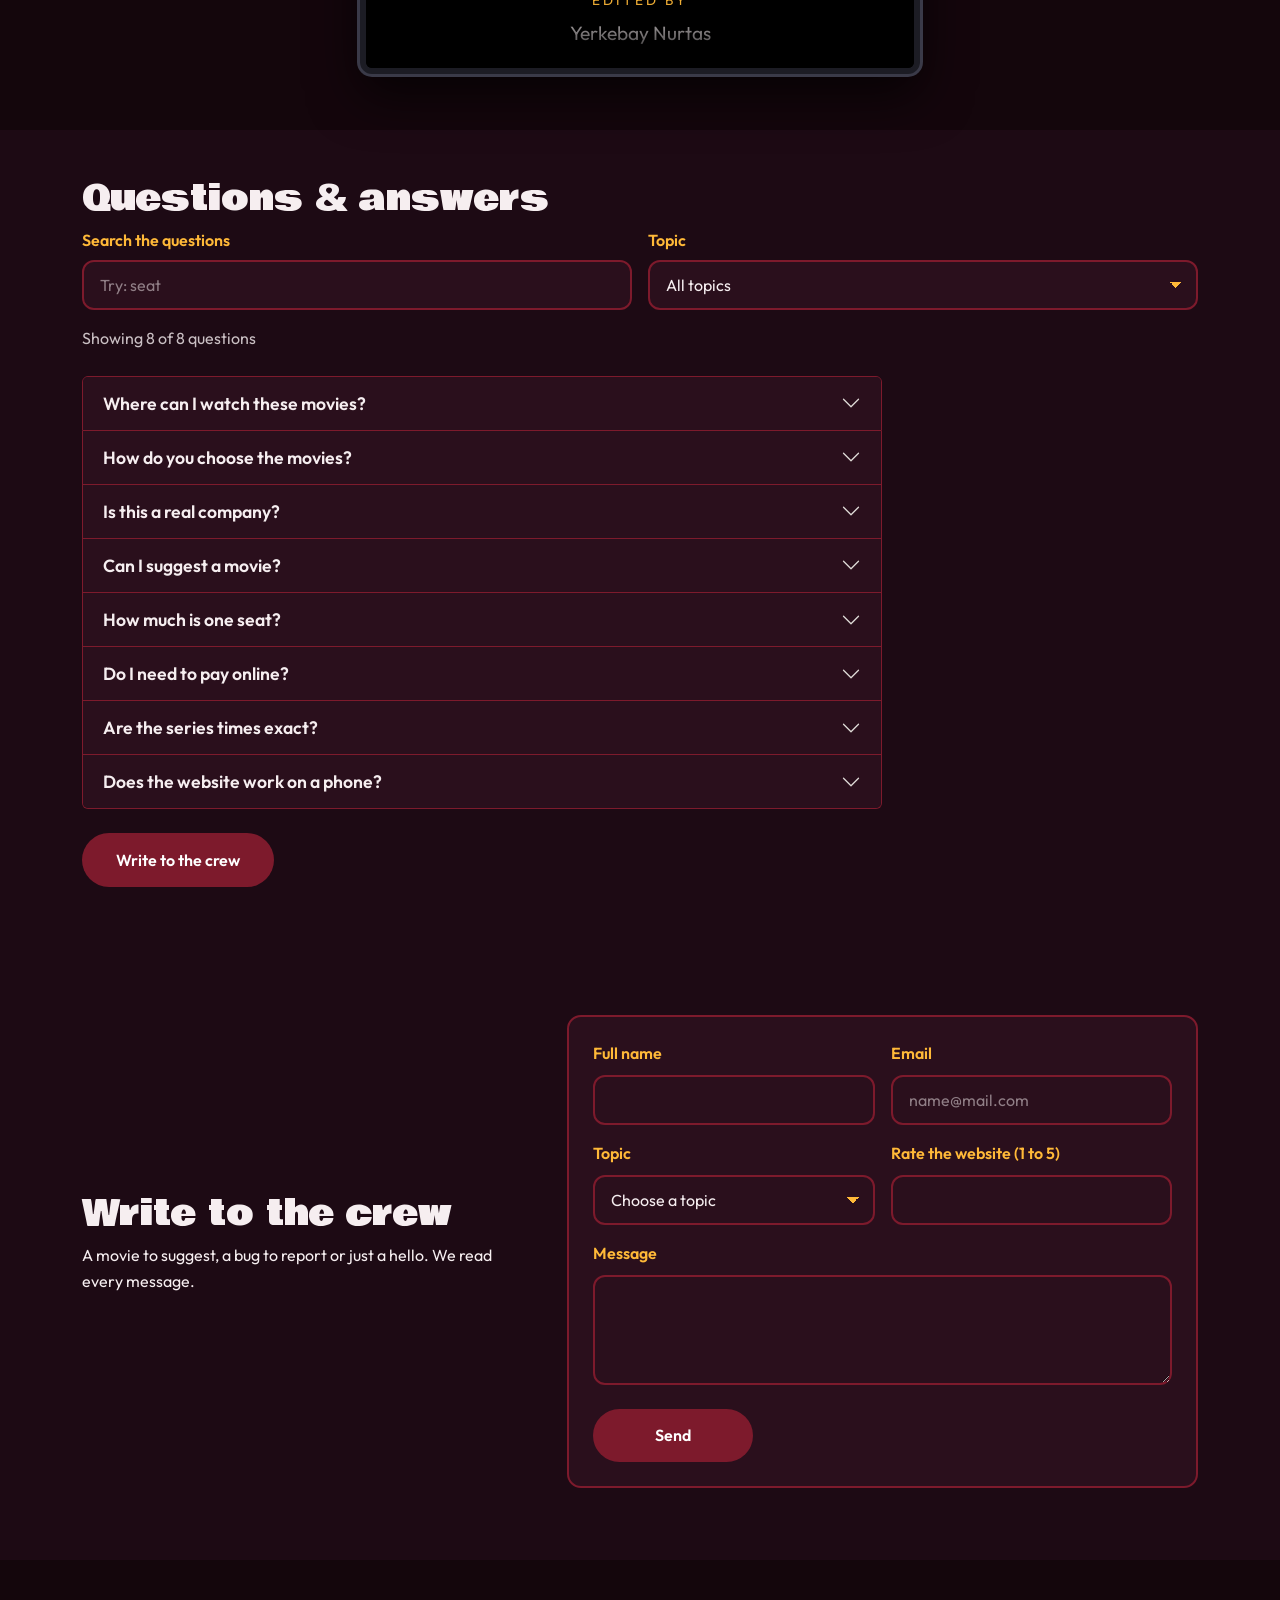
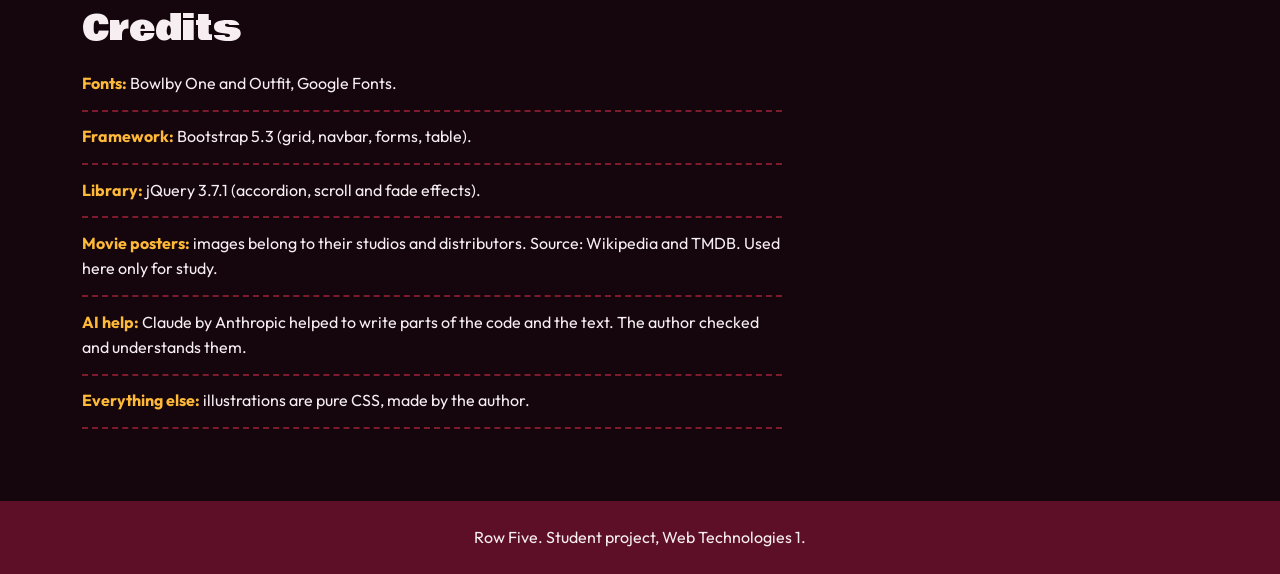
==== commit d3b4b062: "Update about.html" ====
--- a/about.html
+++ b/about.html
@@ -68,23 +68,23 @@
     <section class="cast-section">
       <div class="container">
         <h2>Cast &amp; Crew</h2>
-        <p class="section-text">One person built this website, so the crew is small and plays three roles.</p>
+        <p class="section-text">The people who built this website, and what each of them did.</p>
 
         <div class="cast-grid">
           <article class="cast t-coral">
             <p class="cast-role">Director</p>
-            <h3>Meiram Dossym</h3>
-            <p>Home page: the cinema hall, trending tickets and the club form.</p>
+            <h3>Meiram Dosym</h3>
+            <p>Home and About: the cinema hall, trending tickets, club form, FAQ and feedback form.</p>
           </article>
           <article class="cast t-teal">
             <p class="cast-role">Producer</p>
-            <h3>Sansyzbay Dossymzhan</h3>
+            <h3>Sansyzbay Dosymzhan</h3>
             <p>Movie Picker and Catalog: the booking form, search and watchlist.</p>
           </article>
           <article class="cast t-violet">
             <p class="cast-role">Editor</p>
             <h3>Yerkebay Nurtas</h3>
-            <p>Series and About: the TV guide, the FAQ and the feedback form.</p>
+            <p>Series: the TV guide, search and the suggestion form.</p>
           </article>
         </div>
       </div>
@@ -98,11 +98,11 @@
             <p class="roll-small">A Web Technologies 1 production</p>
             <p class="roll-big">ROW FIVE</p>
             <p class="roll-small">Directed by</p>
-            <p>Sansyzbay Dosymzhan</p>
+            <p>Meiram Dosym</p>
             <p class="roll-small">Produced by</p>
             <p>Sansyzbay Dosymzhan</p>
             <p class="roll-small">Edited by</p>
-            <p>Sansyzbay Dosymzhan</p>
+            <p>Yerkebay Nurtas</p>
             <p class="roll-small">No popcorn was harmed</p>
             <p class="roll-big">THANK YOU</p>
           </div>
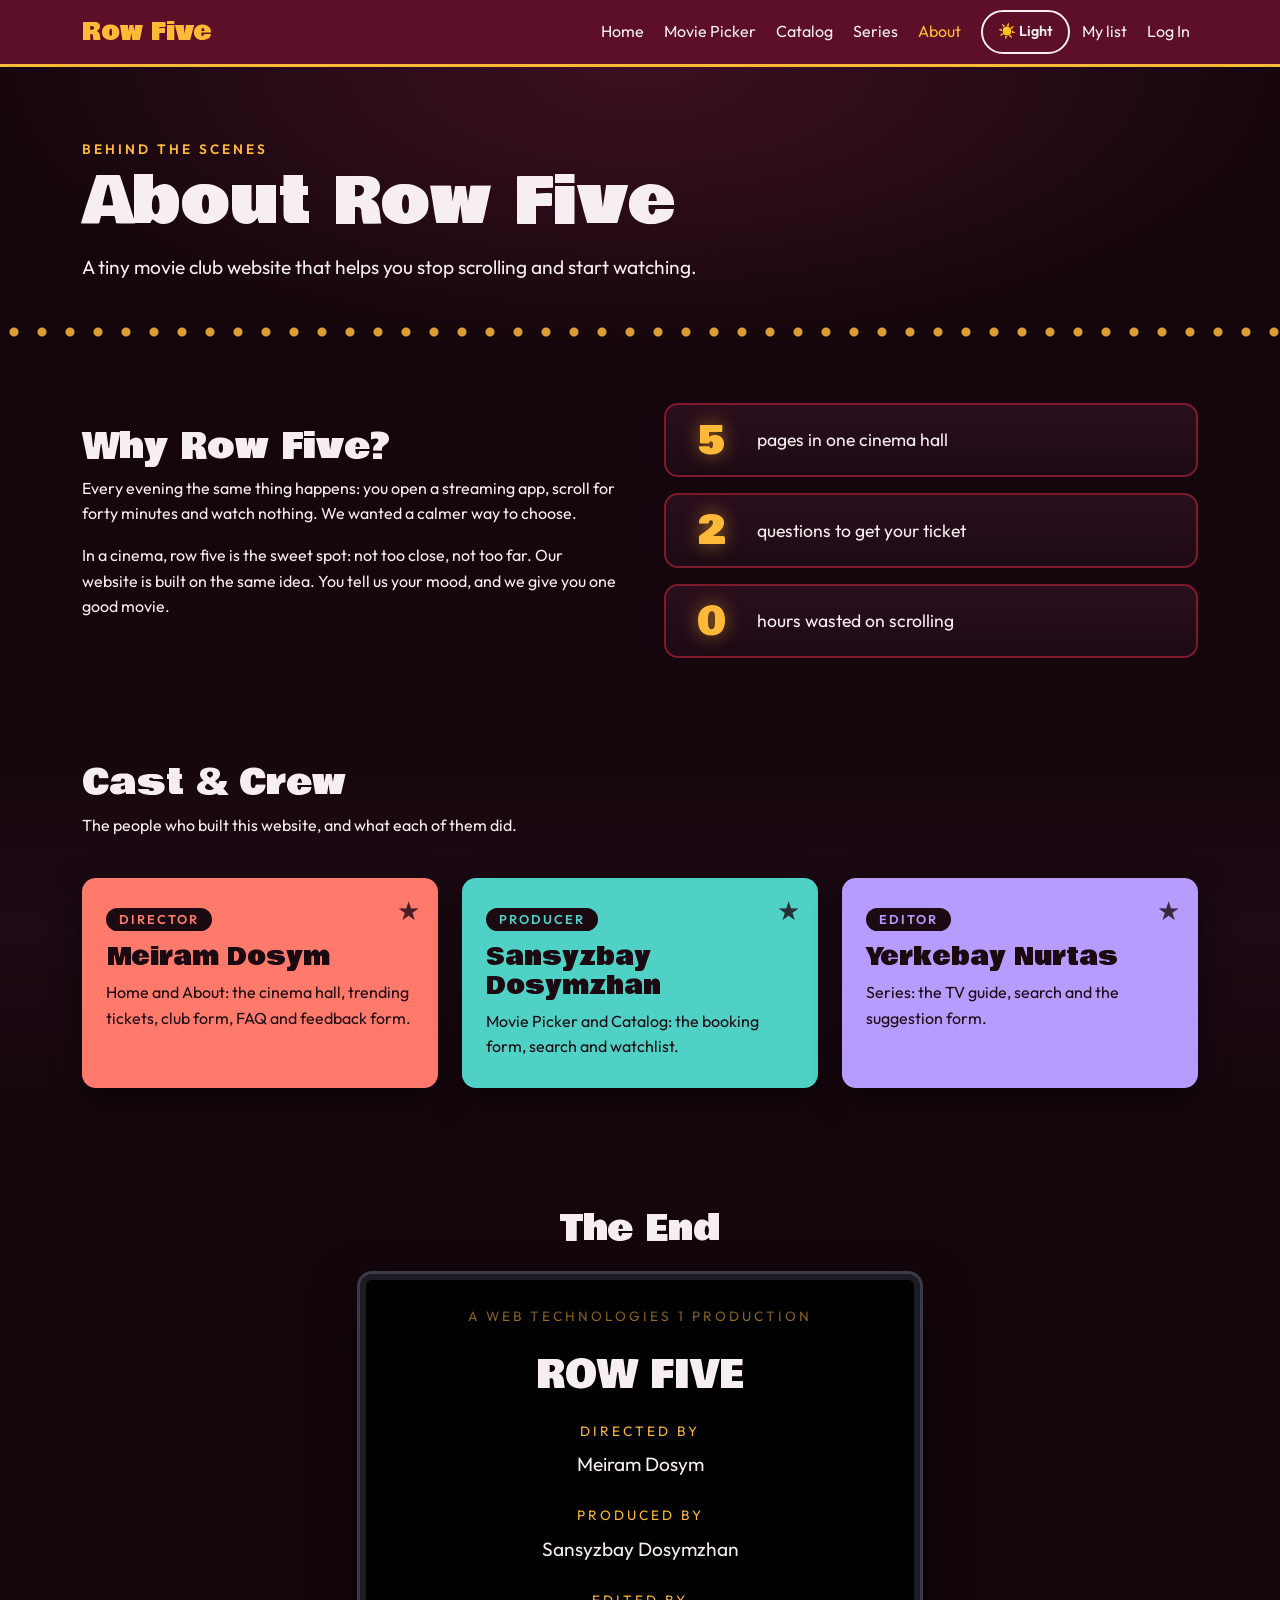
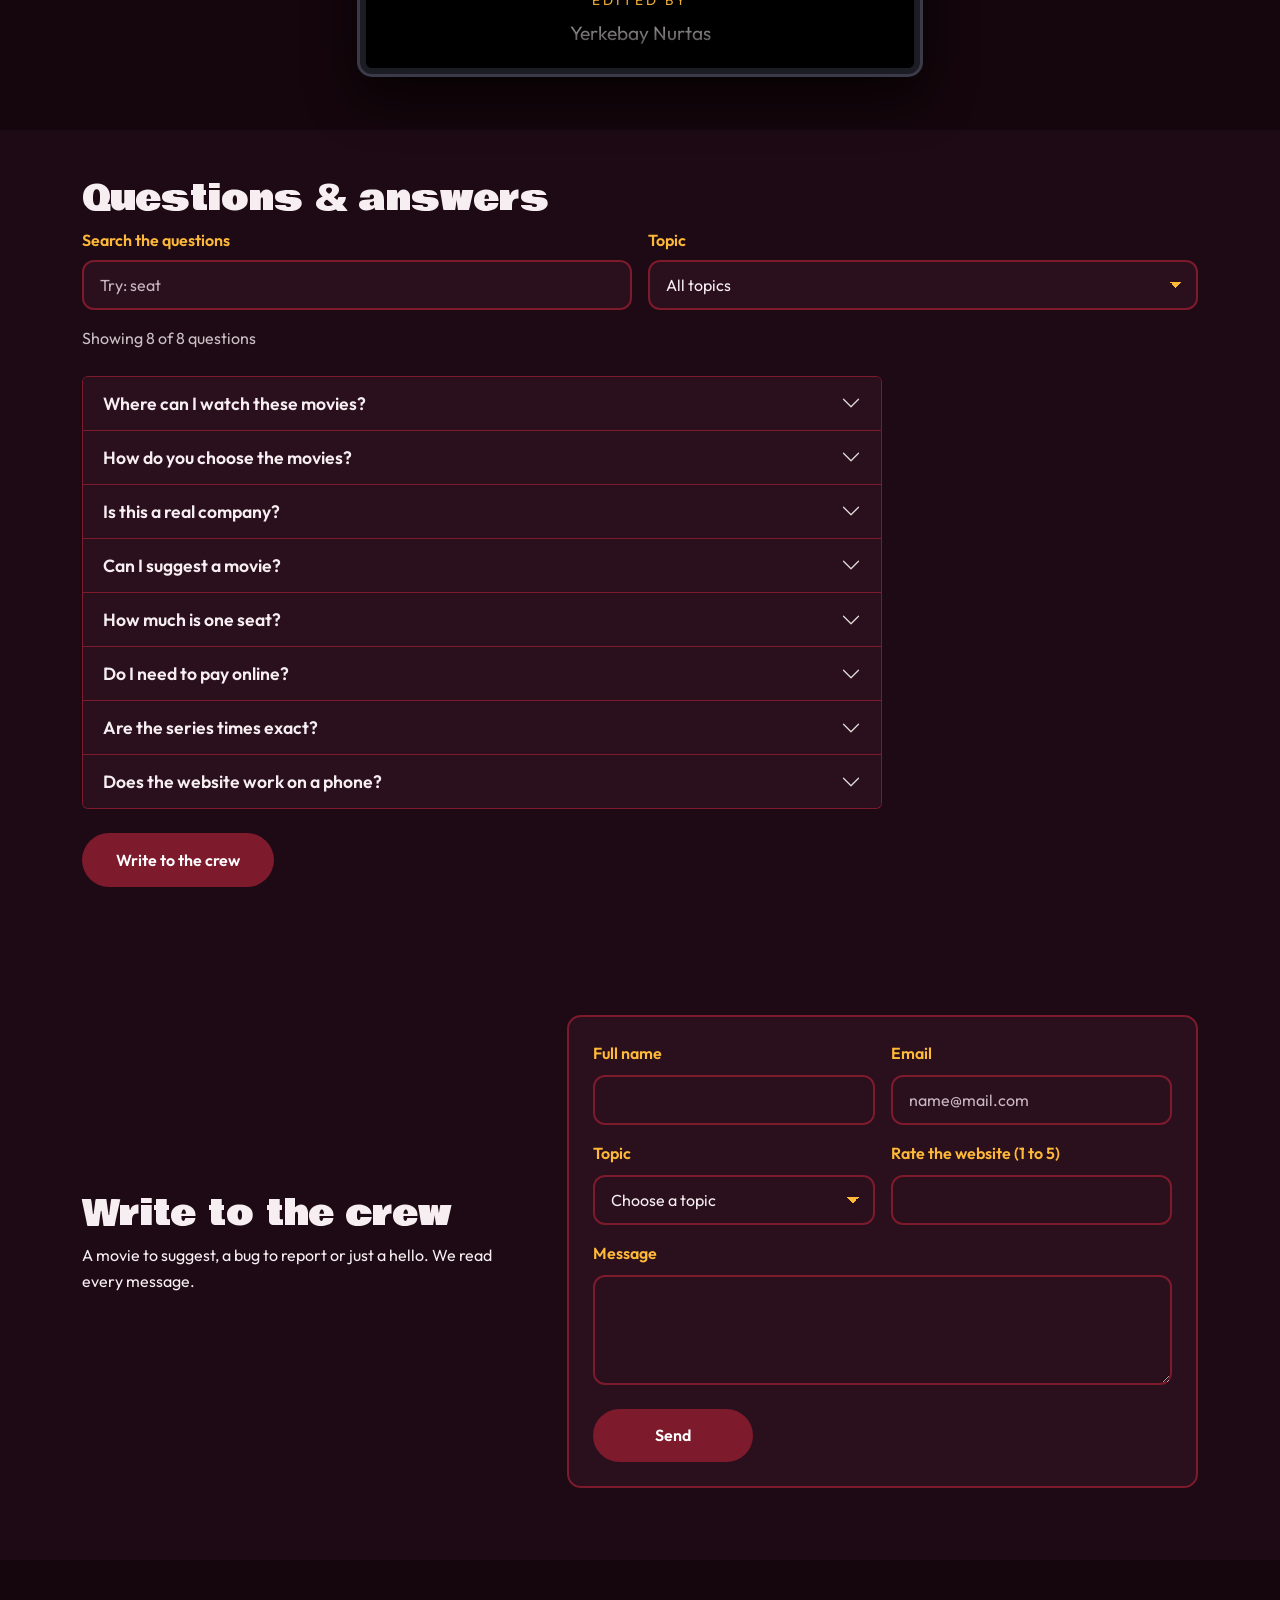
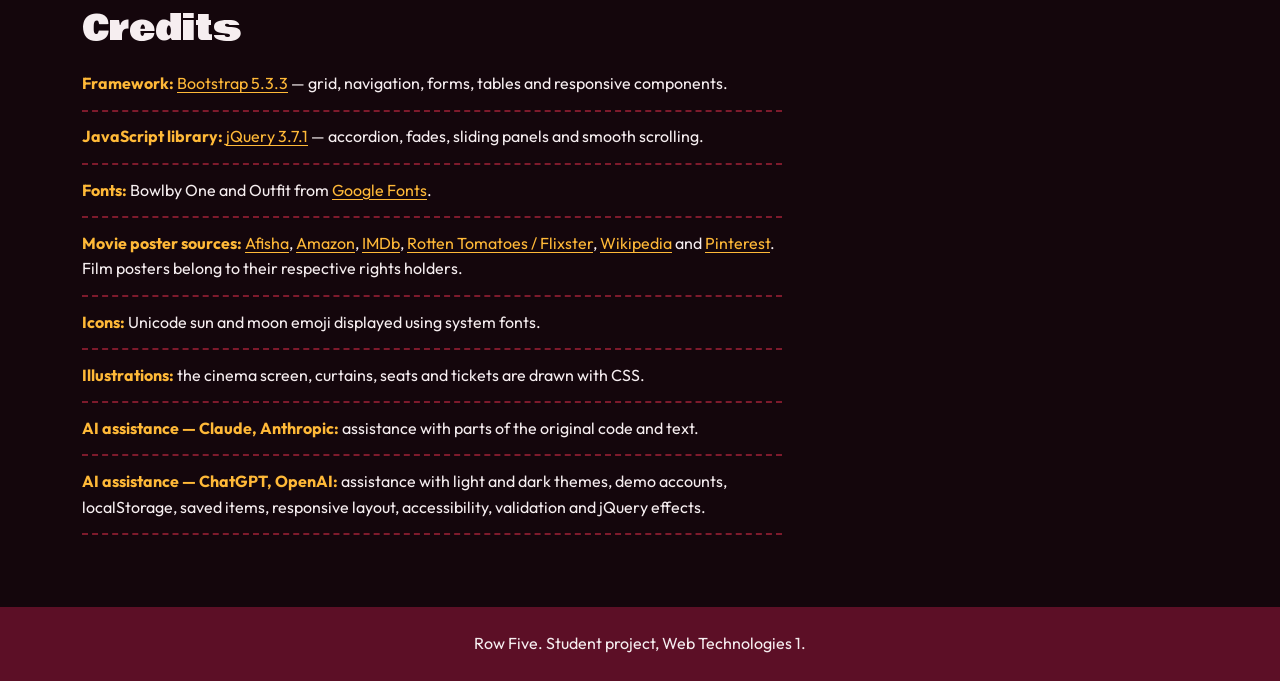
==== commit 543ffc37: "Add files via upload" ====
--- a/about.html
+++ b/about.html
@@ -4,6 +4,7 @@
   <meta charset="UTF-8">
   <meta name="viewport" content="width=device-width, initial-scale=1">
   <title>About | Row Five</title>
+  <script src="js/theme.js"></script>
 
   <link rel="preconnect" href="https://fonts.googleapis.com">
   <link rel="preconnect" href="https://fonts.gstatic.com" crossorigin>
@@ -13,31 +14,72 @@
   <link rel="stylesheet" href="style.css">
   <link rel="stylesheet" href="css/forms.css">
   <link rel="stylesheet" href="css/pages.css">
+  <link rel="stylesheet" href="css/themes.css">
+  <link rel="stylesheet" href="css/responsive.css">
 </head>
 <body>
+  <a class="skip-link" href="#main-content">Skip to content</a>
 
   <header>
-    <nav class="navbar navbar-expand-md site-nav">
-      <div class="container">
-        <a class="navbar-brand" href="index.html">Row Five</a>
-        <button class="navbar-toggler" type="button" data-bs-toggle="collapse"
-                data-bs-target="#menu" aria-controls="menu" aria-expanded="false" aria-label="Open menu">
-          <span class="navbar-toggler-icon"></span>
-        </button>
-        <div class="collapse navbar-collapse" id="menu">
-          <ul class="navbar-nav ms-auto">
-            <li class="nav-item"><a class="nav-link " href="index.html">Home</a></li>
-            <li class="nav-item"><a class="nav-link " href="picker.html">Movie Picker</a></li>
-            <li class="nav-item"><a class="nav-link " href="catalog.html">Catalog</a></li>
-            <li class="nav-item"><a class="nav-link " href="series.html">Series</a></li>
-            <li class="nav-item"><a class="nav-link active" href="about.html">About</a></li>
-          </ul>
-        </div>
-      </div>
-    </nav>
-  </header>
-
-  <main>
+  <nav
+    class="navbar navbar-expand-lg site-nav"
+    aria-label="Main navigation"
+  >
+    <div class="container">
+      <a class="navbar-brand" href="index.html">Row Five</a>
+
+      <button
+        class="navbar-toggler"
+        type="button"
+        data-bs-toggle="collapse"
+        data-bs-target="#menu"
+        aria-controls="menu"
+        aria-expanded="false"
+        aria-label="Open menu"
+      >
+        <span class="navbar-toggler-icon"></span>
+      </button>
+
+      <div class="collapse navbar-collapse" id="menu">
+        <ul class="navbar-nav ms-auto">
+          <li class="nav-item">
+            <a class="nav-link" href="index.html">Home</a>
+          </li>
+
+          <li class="nav-item">
+            <a class="nav-link" href="picker.html">Movie Picker</a>
+          </li>
+
+          <li class="nav-item">
+            <a class="nav-link" href="catalog.html">Catalog</a>
+          </li>
+
+          <li class="nav-item">
+            <a class="nav-link" href="series.html">Series</a>
+          </li>
+
+          <li class="nav-item">
+            <a
+              class="nav-link active"
+              aria-current="page"
+              href="about.html"
+            >About</a>
+          </li>
+
+          <li class="nav-item ms-lg-2 mt-2 mt-lg-0">
+            <button
+              type="button"
+              class="btn theme-btn"
+              id="theme-toggle"
+              aria-label="Switch to light theme"
+            >☀️ Light</button>
+          </li>
+        </ul>
+      </div>
+    </div>
+  </nav>
+</header>
+  <main id="main-content" tabindex="-1">
     <section class="page-head">
       <div class="container">
         <p class="eyebrow">Behind the scenes</p>
@@ -93,7 +135,12 @@
     <section class="roll-section">
       <div class="container">
         <h2>The End</h2>
-        <div class="roll" aria-label="Rolling credits of the project">
+        <div
+          class="roll"
+          role="region"
+          tabindex="0"
+          aria-label="Rolling credits. Focus here to pause."
+        >
           <div class="roll-inner">
             <p class="roll-small">A Web Technologies 1 production</p>
             <p class="roll-big">ROW FIVE</p>
@@ -154,7 +201,7 @@
               <div class="row g-3">
                 <div class="col-12 col-md-6">
                   <label for="f-name" class="form-label">Full name</label>
-                  <input type="text" class="form-control" id="f-name" autocomplete="name">
+                  <input type="text" class="form-control" id="f-name" autocomplete="name" minlength="3" pattern="[A-Za-zА-Яа-яЁё]{3,}" required>
                   <div class="invalid-feedback"></div>
                 </div>
                 <div class="col-12 col-md-6">
@@ -195,18 +242,64 @@
     </section>
 
     <section class="sources">
-      <div class="container">
-        <h2>Credits</h2>
-        <ul class="sources-list">
-          <li><strong>Fonts:</strong> Bowlby One and Outfit, Google Fonts.</li>
-          <li><strong>Framework:</strong> Bootstrap 5.3 (grid, navbar, forms, table).</li>
-          <li><strong>Library:</strong> jQuery 3.7.1 (accordion, scroll and fade effects).</li>
-          <li><strong>Movie posters:</strong> images belong to their studios and distributors. Source: Wikipedia and TMDB. Used here only for study.</li>
-          <li><strong>AI help:</strong> Claude by Anthropic helped to write parts of the code and the text. The author checked and understands them.</li>
-          <li><strong>Everything else:</strong> illustrations are pure CSS, made by the author.</li>
-        </ul>
-      </div>
-    </section>
+  <div class="container">
+    <h2>Credits</h2>
+
+    <ul class="sources-list">
+      <li>
+        <strong>Framework:</strong>
+        <a href="https://getbootstrap.com/">Bootstrap 5.3.3</a>
+        — grid, navigation, forms, tables and responsive components.
+      </li>
+
+      <li>
+        <strong>JavaScript library:</strong>
+        <a href="https://jquery.com/">jQuery 3.7.1</a>
+        — accordion, fades, sliding panels and smooth scrolling.
+      </li>
+
+      <li>
+        <strong>Fonts:</strong>
+        Bowlby One and Outfit from
+        <a href="https://fonts.google.com/">Google Fonts</a>.
+      </li>
+
+      <li>
+        <strong>Movie poster sources:</strong>
+        <a href="https://www.afisha.ru/">Afisha</a>,
+        <a href="https://www.amazon.com/">Amazon</a>,
+        <a href="https://www.imdb.com/">IMDb</a>,
+        <a href="https://www.rottentomatoes.com/">Rotten Tomatoes / Flixster</a>,
+        <a href="https://en.wikipedia.org/">Wikipedia</a>
+        and
+        <a href="https://www.pinterest.com/">Pinterest</a>.
+        Film posters belong to their respective rights holders.
+      </li>
+
+      <li>
+        <strong>Icons:</strong>
+        Unicode sun and moon emoji displayed using system fonts.
+      </li>
+
+      <li>
+        <strong>Illustrations:</strong>
+        the cinema screen, curtains, seats and tickets are drawn with CSS.
+      </li>
+
+      <li>
+        <strong>AI assistance — Claude, Anthropic:</strong>
+        assistance with parts of the original code and text.
+      </li>
+
+      <li>
+        <strong>AI assistance — ChatGPT, OpenAI:</strong>
+        assistance with light and dark themes, demo accounts,
+        localStorage, saved items, responsive layout,
+        accessibility, validation and jQuery effects.
+      </li>
+    </ul>
+  </div>
+</section>
   </main>
 
   <footer class="site-footer">
@@ -217,7 +310,9 @@
 
   <script src="https://code.jquery.com/jquery-3.7.1.min.js"></script>
   <script src="https://cdn.jsdelivr.net/npm/bootstrap@5.3.3/dist/js/bootstrap.bundle.min.js"></script>
+  <script src="js/effects.js"></script>
   <script src="js/forms.js"></script>
+  <script src="js/account.js"></script>
   <script src="js/about.js"></script>
 </body>
-</html>
+</html>
--- a/style.css
+++ b/style.css
@@ -708,4 +708,209 @@
 }
 @media (prefers-reduced-motion: reduce) {
   .guide-row, .time-card { transition: none; }
-}+}
+html, body {
+  max-width: 100%;
+}
+@media (max-width: 991.98px) {
+  .navbar-collapse {
+    background: #14060b;
+    padding: 1rem;
+    border-radius: 16px;
+    margin-top: 0.75rem;
+    border: 1px solid rgba(255, 255, 255, 0.12);
+  }
+  .navbar-nav .nav-link {
+    padding: 0.65rem 0.75rem;
+    font-size: 1.05rem;
+  }
+}
+
+@media (max-width: 575.98px) {
+  section, .py-5 {
+    padding-top: 2.25rem !important;
+    padding-bottom: 2.25rem !important;
+  }
+  h1, .display-4, .display-5 {
+    font-size: 2rem !important;
+    line-height: 1.2;
+  }
+  h2 {
+    font-size: 1.55rem !important;
+  }
+  .container {
+    padding-left: 1rem;
+    padding-right: 1rem;
+  }
+}
+@media (max-width: 767.98px) {
+  .form-card, form {
+    padding: 1.25rem !important;
+  }
+  .form-control, .form-select {
+    font-size: 16px !important;
+    min-height: 48px;
+    padding: 0.65rem 0.9rem;
+  }
+  form .btn[type="submit"],
+  #pick-btn {
+    width: 100%;
+    min-height: 48px;
+    font-size: 1rem;
+  }
+}
+@media (max-width: 991.98px) {
+  .ticket {
+    margin-bottom: 0.5rem;
+  }
+  .cast-card, .stat-box {
+    padding: 1.25rem;
+  }
+}
+
+@media (max-width: 575.98px) {
+  .mood-btn {
+    width: 100%;
+    min-height: 48px;
+    display: flex;
+    align-items: center;
+    justify-content: center;
+    margin-bottom: 0.4rem;
+  }
+  .ticket:hover .ticket-stub {
+    transform: translateY(4px) rotate(1deg);
+  }
+  .vote-btn {
+    width: 100%;
+    min-height: 44px;
+  }
+  .table-responsive {
+    border-radius: 12px;
+    -webkit-overflow-scrolling: touch;
+  }
+  .table th, .table td {
+    padding: 0.65rem 0.75rem;
+    font-size: 0.9rem;
+    white-space: nowrap;
+  }
+}
+/* ---------- Кнопка переключения темы ---------- */
+.theme-btn {
+  border: 1.5px solid var(--accent, #f7b844);
+  color: var(--text);
+  background: transparent;
+  border-radius: 999px;
+  padding: 0.35rem 0.95rem;
+  font-weight: 600;
+  font-size: 0.9rem;
+  transition: background 0.2s, color 0.2s;
+}
+.theme-btn:hover {
+  background: var(--accent, #f7b844);
+  color: #14060b;
+}
+.theme-btn:focus-visible {
+  outline: 3px solid var(--accent, #f7b844);
+  outline-offset: 3px;
+}
+
+/* ---------- Светлая тема (Light Mode через CSS-переменные) ---------- */
+[data-theme="light"] {
+  --bg: #faf6f2;
+  --surface: #ffffff;
+  --card: #ffffff;
+  --text: #1c1014;
+  --muted: #5c4950;
+  --border: rgba(28, 16, 20, 0.15);
+  --accent: #d9820b;
+  --ink: #1c1014;
+}
+
+[data-theme="light"] body {
+  background: var(--bg);
+  color: var(--text);
+}
+
+[data-theme="light"] .navbar {
+  background: rgba(250, 246, 242, 0.95) !important;
+  border-bottom: 1px solid rgba(28, 16, 20, 0.1);
+}
+
+[data-theme="light"] .navbar-brand,
+[data-theme="light"] .nav-link {
+  color: var(--text) !important;
+}
+
+[data-theme="light"] .navbar-toggler {
+  border-color: rgba(28, 16, 20, 0.3);
+  filter: invert(1);
+}
+
+[data-theme="light"] .navbar-collapse {
+  background: #ffffff;
+}
+
+/* Карточки, формы, таблицы и аккордеоны в светлой теме */
+[data-theme="light"] .form-card,
+[data-theme="light"] form,
+[data-theme="light"] .stat-box,
+[data-theme="light"] .accordion-item,
+[data-theme="light"] .accordion-button,
+[data-theme="light"] .modal-content,
+[data-theme="light"] .card {
+  background-color: #ffffff !important;
+  color: #1c1014 !important;
+  border-color: rgba(28, 16, 20, 0.15) !important;
+}
+
+[data-theme="light"] .form-control,
+[data-theme="light"] .form-select {
+  background-color: #f4eee8 !important;
+  color: #1c1014 !important;
+  border-color: rgba(28, 16, 20, 0.25) !important;
+}
+
+[data-theme="light"] .form-control::placeholder {
+  color: #7a666d !important;
+}
+
+[data-theme="light"] input[type="date"] {
+  color-scheme: light;
+}
+
+[data-theme="light"] .phone-note,
+[data-theme="light"] .text-muted,
+[data-theme="light"] .text-white-50 {
+  color: #5c4950 !important;
+}
+
+[data-theme="light"] .table {
+  --bs-table-bg: #ffffff;
+  --bs-table-color: #1c1014;
+  --bs-table-border-color: rgba(28, 16, 20, 0.15);
+  color: #1c1014 !important;
+}
+
+[data-theme="light"] .mood-btn {
+  background-color: #ffffff;
+  color: #1c1014;
+  border-color: rgba(28, 16, 20, 0.25);
+}
+
+[data-theme="light"] .btn-check:checked + .mood-btn {
+  background-color: #f7b844;
+  color: #1c1014;
+  border-color: #f7b844;
+}
+
+[data-theme="light"] footer {
+  background-color: #efe7df !important;
+  color: #1c1014 !important;
+  border-top: 1px solid rgba(28, 16, 20, 0.12);
+}
+
+/* Текст внутри ярких цветных билетов остаётся тёмным и контрастным */
+[data-theme="light"] .ticket,
+[data-theme="light"] .cast-card {
+  color: #1c1014 !important;
+}
--- a/css/forms.css
+++ b/css/forms.css
@@ -0,0 +1,281 @@
+/* Extra styles for Movie Picker and Catalog.
+   Load after style.css and before themes.css. */
+
+/* ===== Form fields ===== */
+
+.form-label {
+  font-weight: 600;
+  color: var(--amber);
+}
+
+.form-control,
+.form-select {
+  background-color: var(--surface, #2a0f1c);
+  color: var(--text);
+  border: 2px solid var(--velvet);
+  border-radius: 12px;
+  padding: .7rem 1rem;
+}
+
+.form-control::placeholder {
+  color: var(--muted, rgba(246, 238, 240, .5));
+}
+
+.form-control:focus,
+.form-select:focus {
+  background-color: var(--surface, #2a0f1c);
+  color: var(--text);
+  border-color: var(--amber);
+  box-shadow: 0 0 0 .25rem rgba(255, 185, 56, .35);
+}
+
+.form-select {
+  --bs-form-select-bg-img: none;
+
+  background-image:
+    linear-gradient(45deg, transparent 50%, var(--amber) 50%),
+    linear-gradient(135deg, var(--amber) 50%, transparent 50%);
+
+  background-position:
+    calc(100% - 20px) 50%,
+    calc(100% - 14px) 50%;
+
+  background-size: 6px 6px;
+  background-repeat: no-repeat;
+}
+
+.form-select option {
+  background: var(--surface, #2a0f1c);
+  color: var(--text);
+}
+
+input[type="date"] {
+  color-scheme: inherit;
+}
+
+.phone-note {
+  color: var(--muted, rgba(246, 238, 240, .7));
+  font-size: .85rem;
+  margin-top: .35rem;
+}
+
+/* ===== Validation errors ===== */
+
+.form-control.is-invalid,
+.form-select.is-invalid {
+  border-color: var(--error, #ff7a6b);
+  background-image: none;
+}
+
+.form-select.is-invalid {
+  background-image:
+    linear-gradient(45deg, transparent 50%, var(--amber) 50%),
+    linear-gradient(135deg, var(--amber) 50%, transparent 50%);
+}
+
+.invalid-feedback,
+.field-error {
+  color: var(--error, #ff9a8d);
+  font-weight: 600;
+}
+
+.field-error {
+  margin-bottom: 1rem;
+}
+
+/* ===== Booking ===== */
+
+.booking {
+  padding: 3.5rem 0 4rem;
+  background: var(--section-bg, #1d0a14);
+}
+
+.booking-form {
+  padding: 1.5rem;
+  background: var(--surface, #2a0f1c);
+  border: 2px solid var(--velvet);
+  border-radius: 14px;
+}
+
+.total-line {
+  margin: 1.5rem 0 1rem;
+  font-size: 1.2rem;
+}
+
+.total-line strong {
+  color: var(--amber);
+  font-family: var(--font-title);
+  font-weight: 400;
+  font-size: 1.5rem;
+}
+
+/* ===== Success messages ===== */
+
+.success-box {
+  margin-top: 1.5rem;
+  padding: 1.25rem 1.5rem;
+  background: var(--success-bg, #4fd1c5);
+  color: var(--success-text, #1b0a12);
+  border-radius: 14px;
+}
+
+.success-title {
+  margin: 0 0 .25rem;
+  font-family: var(--font-title);
+  font-size: 1.4rem;
+}
+
+.success-box p:last-child {
+  margin: 0;
+}
+
+/* ===== Catalog tools ===== */
+
+.tools {
+  margin-bottom: 1.5rem;
+}
+
+.watch-panel {
+  margin-bottom: 1.5rem;
+  padding: 1.25rem 1.5rem;
+  background: var(--surface, #2a0f1c);
+  border: 2px dashed var(--amber);
+  border-radius: 14px;
+}
+
+.watch-panel h3 {
+  font-size: 1.3rem;
+  color: var(--amber);
+}
+
+.watch-panel ul {
+  margin: 0 0 .75rem;
+  padding-left: 1.2rem;
+}
+
+.watch-total {
+  margin: 0;
+  font-weight: 600;
+  color: var(--amber);
+}
+
+.movie-count {
+  margin-bottom: 1.5rem;
+  opacity: .8;
+}
+
+.no-results {
+  padding: 2.5rem 1.5rem;
+  text-align: center;
+  border: 3px dashed var(--velvet);
+  border-radius: 14px;
+}
+
+/* ===== Watchlist buttons ===== */
+
+.watch-btn {
+  margin-top: .75rem;
+  background: transparent;
+  color: var(--c);
+  border: 2px solid var(--c);
+  border-radius: 999px;
+  font-weight: 600;
+  transition: background-color .2s, color .2s;
+}
+
+.watch-btn:hover,
+.watch-btn.saved {
+  background: var(--c);
+  color: var(--ink);
+}
+
+/* ===== Keyboard focus ===== */
+
+.watch-btn:focus-visible,
+.btn-seat:focus-visible {
+  outline: 3px solid var(--focus, var(--amber));
+  outline-offset: 3px;
+}
+
+/* ===== Movie posters ===== */
+
+.poster-art.has-poster {
+  aspect-ratio: 2 / 3;
+  min-height: 0;
+  padding: 0;
+  background: #000;
+  overflow: hidden;
+}
+
+.poster-img {
+  position: absolute;
+  inset: 0;
+  width: 100%;
+  height: 100%;
+  object-fit: cover;
+  transition: transform .4s;
+}
+
+.poster:hover .poster-img {
+  transform: scale(1.05);
+}
+
+.has-poster .poster-year {
+  position: relative;
+  z-index: 1;
+  margin: .75rem;
+  padding: .15rem .8rem;
+  background: rgba(20, 6, 12, .85);
+  color: var(--c);
+  border-radius: 999px;
+  font-size: 1rem;
+}
+
+/* ===== Browser autofill ===== */
+
+.form-control:-webkit-autofill,
+.form-control:-webkit-autofill:hover,
+.form-control:-webkit-autofill:active {
+  -webkit-text-fill-color: var(--text);
+  caret-color: var(--text);
+
+  -webkit-box-shadow:
+    0 0 0 1000px var(--surface, #2a0f1c) inset;
+
+  box-shadow:
+    0 0 0 1000px var(--surface, #2a0f1c) inset;
+}
+
+.form-control:-webkit-autofill:focus {
+  -webkit-text-fill-color: var(--text);
+  caret-color: var(--text);
+
+  -webkit-box-shadow:
+    0 0 0 1000px var(--surface, #2a0f1c) inset,
+    0 0 0 .25rem rgba(255, 185, 56, .35);
+
+  box-shadow:
+    0 0 0 1000px var(--surface, #2a0f1c) inset,
+    0 0 0 .25rem rgba(255, 185, 56, .35);
+}
+
+/* ===== Responsive layout ===== */
+
+@media (max-width: 767px) {
+  .booking {
+    padding: 2.5rem 0 3rem;
+  }
+
+  .booking-form {
+    padding: 1rem;
+  }
+}
+
+/* ===== Reduced motion ===== */
+
+@media (prefers-reduced-motion: reduce) {
+  .watch-btn,
+  .poster-img {
+    transition: none;
+  }
+}
--- a/css/pages.css
+++ b/css/pages.css
@@ -28,6 +28,17 @@
 }
 .vote-btn:hover { background: #fff; color: var(--ink); }
 .vote-btn:focus-visible { outline: 3px solid var(--ink); outline-offset: 3px; }
+.vote-btn:disabled {
+  opacity: 0.45;
+  cursor: not-allowed;
+  pointer-events: none;
+}
+.vote-btn.voted:disabled {
+  opacity: 1;
+  background: #fff;
+  color: var(--ink);
+}
+
 
 /* Section with text on the left and a form on the right (Home, Series, About) */
 .join { padding: 3.5rem 0 4.5rem; background: #1d0a14; }
@@ -46,3 +57,13 @@
 @media (prefers-reduced-motion: reduce) {
   .btn-outline-seat, .vote-btn { transition: none; }
 }
+/* Credits links */
+
+.sources-list a {
+  color: var(--amber);
+  text-underline-offset: .2em;
+}
+
+.sources-list a:hover {
+  color: var(--text);
+}
--- a/css/themes.css
+++ b/css/themes.css
@@ -0,0 +1,278 @@
+/* Подключается после style.css, forms.css и pages.css */
+
+:root {
+  color-scheme: dark;
+
+  --surface: #2a0f1c;
+  --section-bg: #1d0a14;
+  --muted: #c9b7bf;
+  --error: #ff9a8d;
+  --focus: #ffb938;
+  --success-bg: #4fd1c5;
+  --success-text: #1b0a12;
+}
+
+:root[data-theme="light"] {
+  color-scheme: light;
+
+  --night: #faf6f2;
+  --text: #1c1014;
+  --surface: #ffffff;
+  --section-bg: #efe5e0;
+  --amber: #855000;
+  --muted: #665159;
+  --error: #b32332;
+  --focus: #7d1a2c;
+  --success-bg: #d1f3e9;
+  --success-text: #123c31;
+}
+
+/* Переключатель */
+
+.theme-btn {
+  border: 2px solid currentColor;
+  color: var(--text);
+  background: transparent;
+  border-radius: 999px;
+  padding: .35rem .95rem;
+  font-weight: 600;
+}
+
+.theme-btn:hover {
+  background: var(--text);
+  color: var(--night);
+}
+
+/* Видимый фокус при работе с клавиатуры */
+
+.theme-btn:focus-visible,
+a:focus-visible,
+button:focus-visible,
+.form-control:focus-visible,
+.form-select:focus-visible {
+  outline: 3px solid var(--focus);
+  outline-offset: 3px;
+}
+
+/* Навигация и подвал */
+
+[data-theme="light"] .site-nav,
+[data-theme="light"] .site-footer,
+[data-theme="light"] .navbar-collapse {
+  background: var(--section-bg);
+  color: var(--text);
+}
+
+[data-theme="light"] .navbar-collapse {
+  border-color: var(--muted);
+}
+
+[data-theme="light"] .navbar-toggler-icon {
+  filter: none;
+}
+
+/* Фоны страниц */
+
+[data-theme="light"] .hero,
+[data-theme="light"] .page-head {
+  background: radial-gradient(
+    ellipse at top,
+    var(--section-bg),
+    var(--night) 75%
+  );
+}
+
+[data-theme="light"] .cast-section {
+  background: var(--night);
+}
+
+[data-theme="light"] .booking,
+[data-theme="light"] .join,
+[data-theme="light"] .menu-table,
+[data-theme="light"] .faq,
+[data-theme="light"] .timebox {
+  background: var(--section-bg);
+}
+
+[data-theme="light"] .facts li,
+[data-theme="light"] .guide-row,
+[data-theme="light"] .poster,
+[data-theme="light"] .booking-form,
+[data-theme="light"] .watch-panel {
+  background: var(--surface);
+}
+
+/* Поля форм */
+
+.form-control,
+.form-select,
+.form-select option,
+.form-control:focus,
+.form-select:focus {
+  background-color: var(--surface);
+  color: var(--text);
+}
+
+.form-control::placeholder,
+.phone-note {
+  color: var(--muted);
+}
+
+input[type="date"] {
+  color-scheme: inherit;
+}
+
+.form-control.is-invalid,
+.form-select.is-invalid {
+  border-color: var(--error);
+}
+
+.invalid-feedback,
+.field-error {
+  color: var(--error);
+}
+
+.success-box {
+  background: var(--success-bg);
+  color: var(--success-text);
+}
+
+/* Автозаполнение браузера */
+
+.form-control:-webkit-autofill,
+.form-control:-webkit-autofill:hover,
+.form-control:-webkit-autofill:active,
+.form-control:-webkit-autofill:focus {
+  -webkit-text-fill-color: var(--text);
+  caret-color: var(--text);
+  -webkit-box-shadow: 0 0 0 1000px var(--surface) inset;
+  box-shadow: 0 0 0 1000px var(--surface) inset;
+}
+
+.form-control:-webkit-autofill:focus {
+  outline: 3px solid var(--focus);
+}
+
+/* Выбор настроения */
+
+[data-theme="light"] .mood-btn {
+  background-color: var(--surface) !important;
+}
+
+[data-theme="light"] .btn-check:checked + .mood-btn {
+  background-color: var(--velvet) !important;
+  color: #fff !important;
+}
+
+[data-theme="light"] .mood-btn:hover,
+[data-theme="light"] .btn-check:hover + .mood-btn,
+[data-theme="light"] .btn-check:focus + .mood-btn {
+  background-color: var(--section-bg) !important;
+  color: var(--text) !important;
+}
+
+[data-theme="light"] .btn-check:checked + .mood-btn:hover {
+  background-color: var(--velvet-dark) !important;
+  color: #fff !important;
+}
+
+/* Кнопки и каталог */
+
+[data-theme="light"] .btn-seat:hover,
+[data-theme="light"] .btn-seat:focus {
+  color: #fff !important;
+}
+
+[data-theme="light"] .filter-btn.active {
+  color: #fff;
+}
+
+[data-theme="light"] .poster-info h3,
+[data-theme="light"] .guide-info h3 {
+  color: var(--text);
+}
+
+[data-theme="light"] .watch-btn {
+  color: var(--text);
+  border-color: var(--velvet);
+}
+
+[data-theme="light"] .watch-btn:hover,
+[data-theme="light"] .watch-btn.saved {
+  background: var(--velvet);
+  color: #fff;
+}
+
+/* Таблица программы */
+
+[data-theme="light"] .programme {
+  --bs-table-bg: var(--surface);
+  --bs-table-striped-bg: var(--surface);
+  --bs-table-hover-bg: var(--section-bg);
+  --bs-table-hover-color: var(--text);
+}
+
+[data-theme="light"] .programme thead th {
+  background: var(--section-bg);
+  color: var(--text);
+}
+
+/* FAQ */
+
+[data-theme="light"] .faq-accordion {
+  --bs-accordion-bg: var(--surface);
+  --bs-accordion-btn-bg: var(--surface);
+  --bs-accordion-active-bg: var(--section-bg);
+}
+
+[data-theme="light"] .faq-accordion .accordion-button::after {
+  filter: none;
+}
+
+/* Экран с титрами остаётся тёмным в обеих темах */
+
+.roll {
+  color: #f6eef0;
+}
+
+.roll-small {
+  color: #ffb938;
+}
+[hidden] {
+  display: none !important;
+}
+
+.site-nav .navbar-nav {
+  align-items: start;
+  gap: .25rem;
+}
+
+#profile-link {
+  max-width: 14rem;
+  overflow-wrap: anywhere;
+}
+
+.saved-list {
+  list-style: none;
+  padding: 0;
+}
+
+.saved-row {
+  display: flex;
+  flex-wrap: wrap;
+  align-items: center;
+  justify-content: space-between;
+  gap: 1rem;
+  padding: 1rem 0;
+  border-bottom: 1px solid var(--muted);
+}
+
+.saved-row span,
+#profile-details {
+  overflow-wrap: anywhere;
+}
+
+#login,
+#join {
+  scroll-margin-top: 5rem;
+}
--- a/css/responsive.css
+++ b/css/responsive.css
@@ -0,0 +1,203 @@
+/* Loaded last, after themes.css */
+
+/* ===== Flexible content ===== */
+
+html {
+  max-width: 100%;
+}
+
+body {
+  margin: 0;
+  min-width: 0;
+}
+
+main {
+  overflow-wrap: anywhere;
+}
+
+img {
+  max-width: 100%;
+}
+
+.row > *,
+.guide-row > *,
+.cast-grid > *,
+.saved-row > * {
+  min-width: 0;
+}
+
+.form-control,
+.form-select {
+  min-width: 0;
+  max-width: 100%;
+}
+
+.form-select {
+  padding-right: 2.5rem;
+}
+
+.watch-btn,
+.theme-btn,
+.btn-seat {
+  white-space: normal;
+  max-width: 100%;
+}
+
+/* ===== Navigation ===== */
+
+.site-nav .navbar-collapse {
+  min-width: 0;
+}
+
+.navbar-toggler,
+.theme-btn {
+  min-width: 44px;
+  min-height: 44px;
+}
+
+/* ===== Skip navigation with the keyboard ===== */
+
+.skip-link {
+  position: fixed;
+  top: .75rem;
+  left: .75rem;
+  z-index: 2000;
+  padding: .75rem 1rem;
+  background: var(--surface);
+  color: var(--text);
+  border: 2px solid var(--focus);
+  border-radius: 8px;
+  transform: translateY(-200%);
+}
+
+.skip-link:focus {
+  transform: translateY(0);
+}
+
+/* ===== Visible keyboard focus ===== */
+
+.screen {
+  --focus: #7d1a2c;
+}
+
+.ticket,
+.cast {
+  --focus: #1b0a12;
+}
+
+:is(a, button, input, select, textarea, [tabindex]):focus-visible {
+  outline: 3px solid var(--focus);
+  outline-offset: 3px;
+}
+
+.btn-check:focus-visible + .mood-btn {
+  outline: 3px solid var(--focus) !important;
+  outline-offset: 3px;
+}
+
+.accordion-button:focus-visible {
+  outline-offset: -4px;
+}
+
+/* Pause the credits while they have keyboard focus */
+
+.roll:focus-within .roll-inner {
+  animation-play-state: paused;
+}
+
+/* ===== Programme table ===== */
+
+.programme {
+  width: 100%;
+  min-width: 0;
+  table-layout: fixed;
+}
+
+.programme th,
+.programme td {
+  white-space: normal;
+  overflow-wrap: anywhere;
+  vertical-align: top;
+}
+
+/* ===== Desktop ===== */
+
+@media (min-width: 992px) {
+  .site-nav .navbar-nav {
+    flex-wrap: wrap;
+    align-items: center;
+    justify-content: flex-end;
+  }
+}
+
+/* ===== Collapsed navigation ===== */
+
+@media (max-width: 991.98px) {
+  .site-nav .navbar-collapse {
+    width: 100%;
+  }
+
+  .site-nav .navbar-nav {
+    align-items: stretch;
+  }
+
+  .site-nav .nav-link {
+    overflow-wrap: anywhere;
+  }
+}
+
+/* ===== Phones ===== */
+
+@media (max-width: 767.98px) {
+  /* Large Bootstrap gutters caused horizontal overflow */
+  .row.g-5 {
+    --bs-gutter-x: 1.5rem;
+  }
+
+  .form-control,
+  .form-select {
+    font-size: 1rem;
+  }
+
+  .hero-buttons > .btn {
+    width: 100%;
+  }
+
+  .programme th,
+  .programme td {
+    padding: .65rem .5rem;
+    font-size: .9rem;
+  }
+}
+
+@media (max-width: 575.98px) {
+  .catalog .tools > [class*="col-"],
+  .guide .tools > [class*="col-"] {
+    flex: 0 0 100%;
+    width: 100%;
+  }
+
+  .mood-grid {
+    grid-template-columns: 1fr;
+  }
+
+  .cast-grid {
+    grid-template-columns: minmax(0, 1fr);
+  }
+}
+
+/* Keep cards from moving over neighbouring content on phones */
+
+@media (max-width: 767.98px), (hover: none) {
+  .ticket:hover,
+  .poster:hover,
+  .cast:hover,
+  .guide-row:hover,
+  .facts li:hover {
+    transform: none;
+  }
+
+  .ticket:hover .ticket-stub {
+    transform: none;
+  }
+}
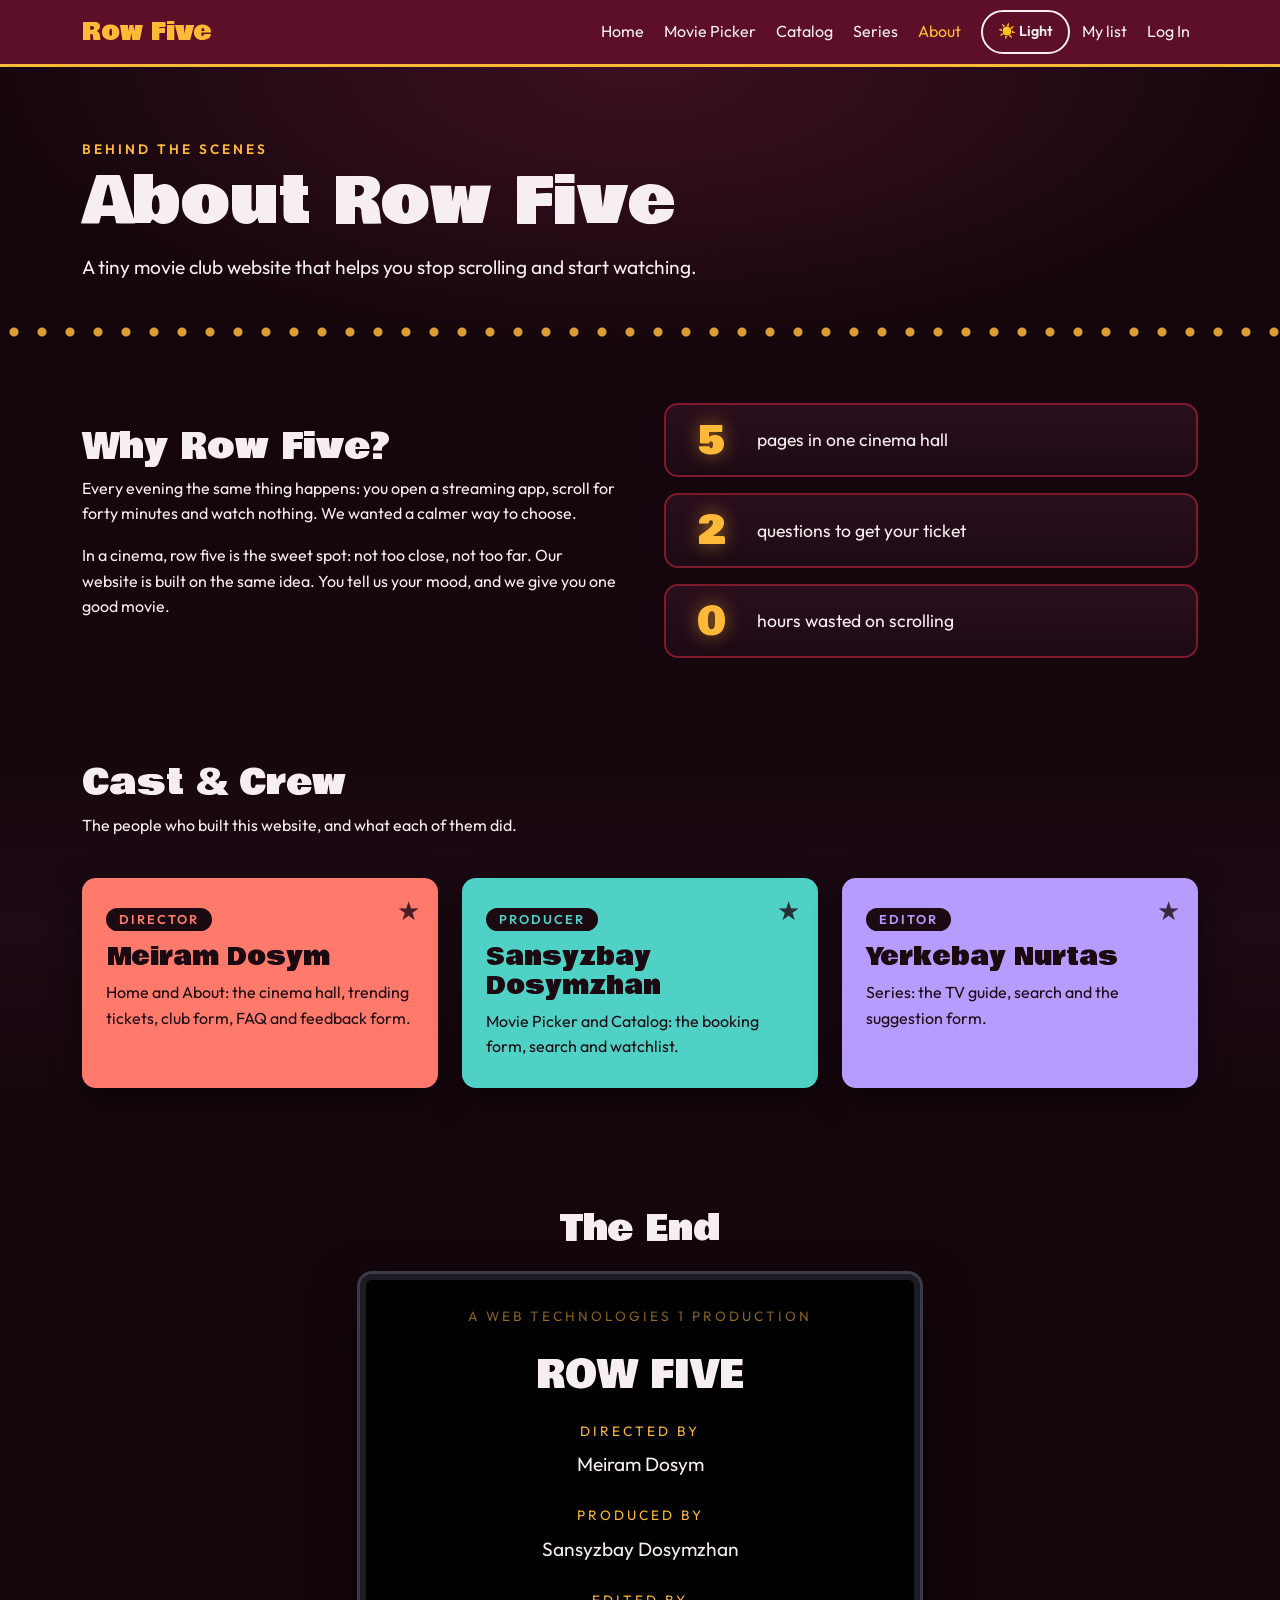
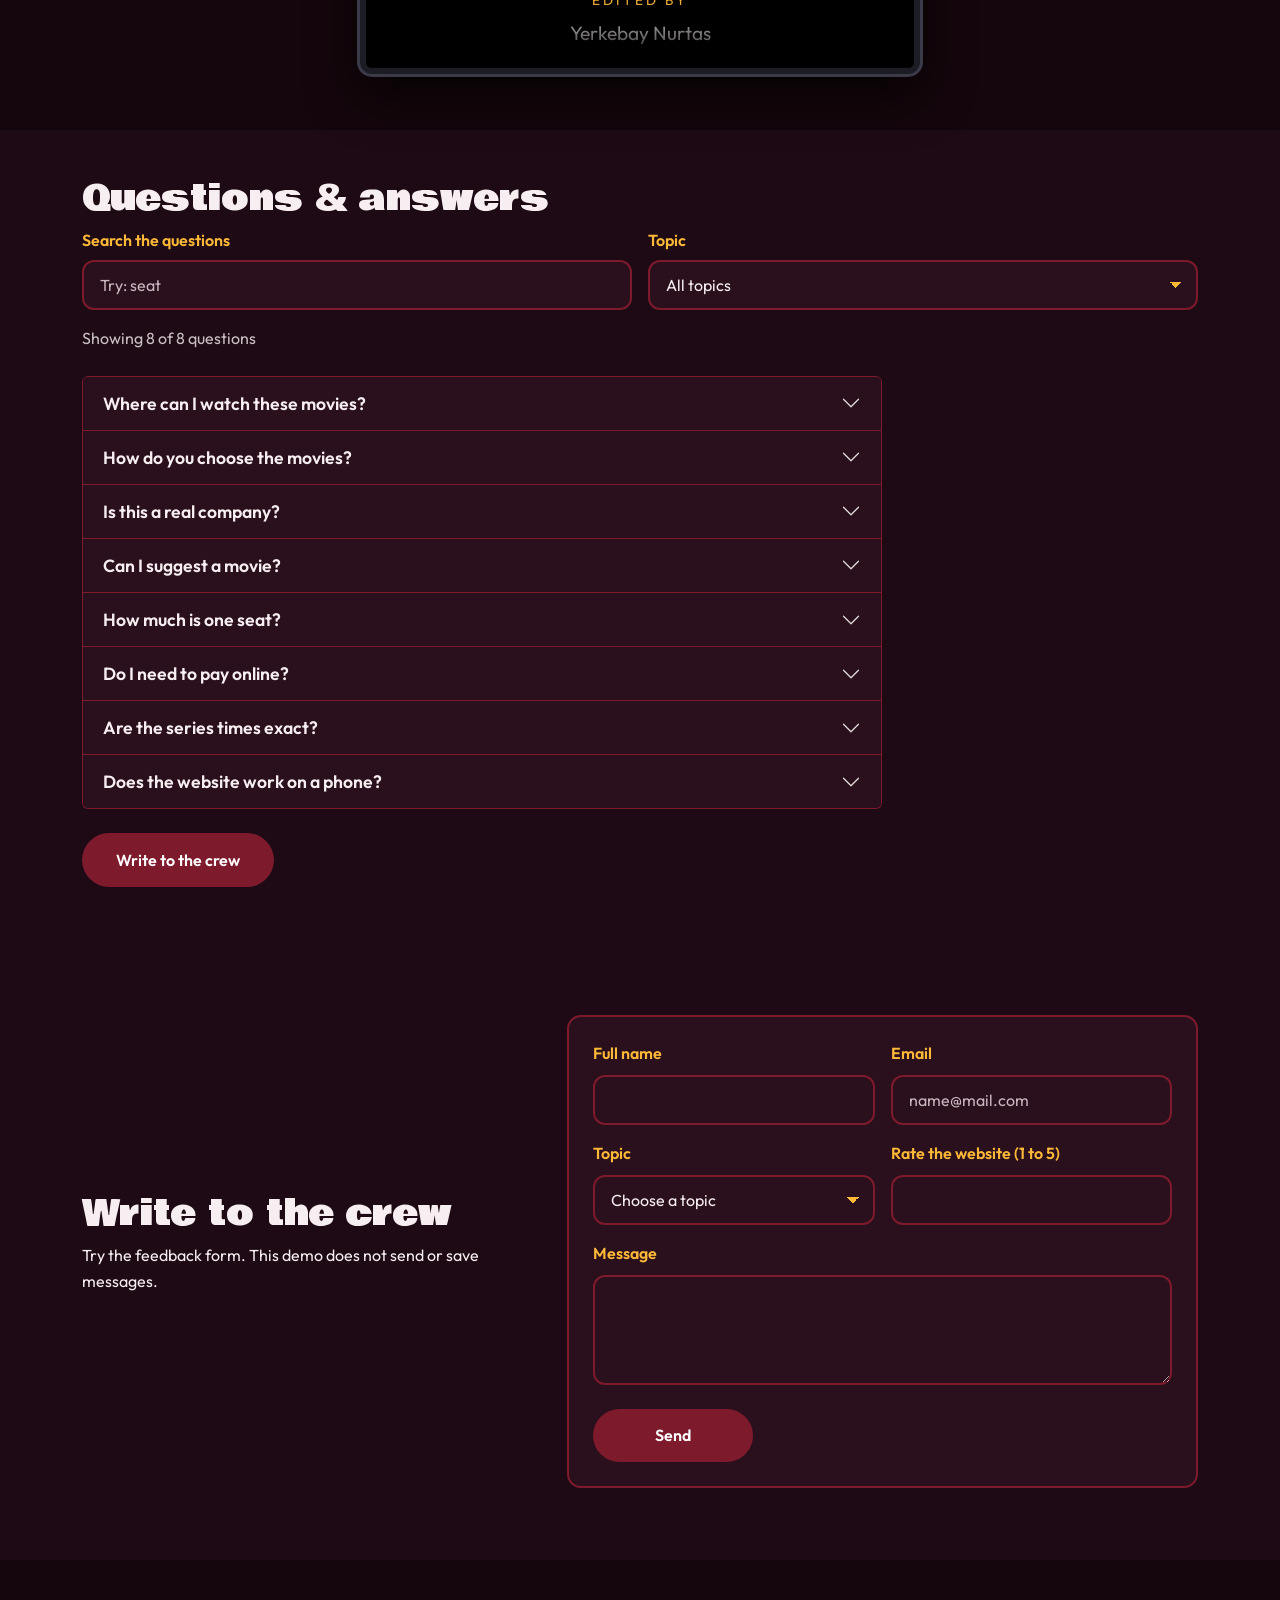
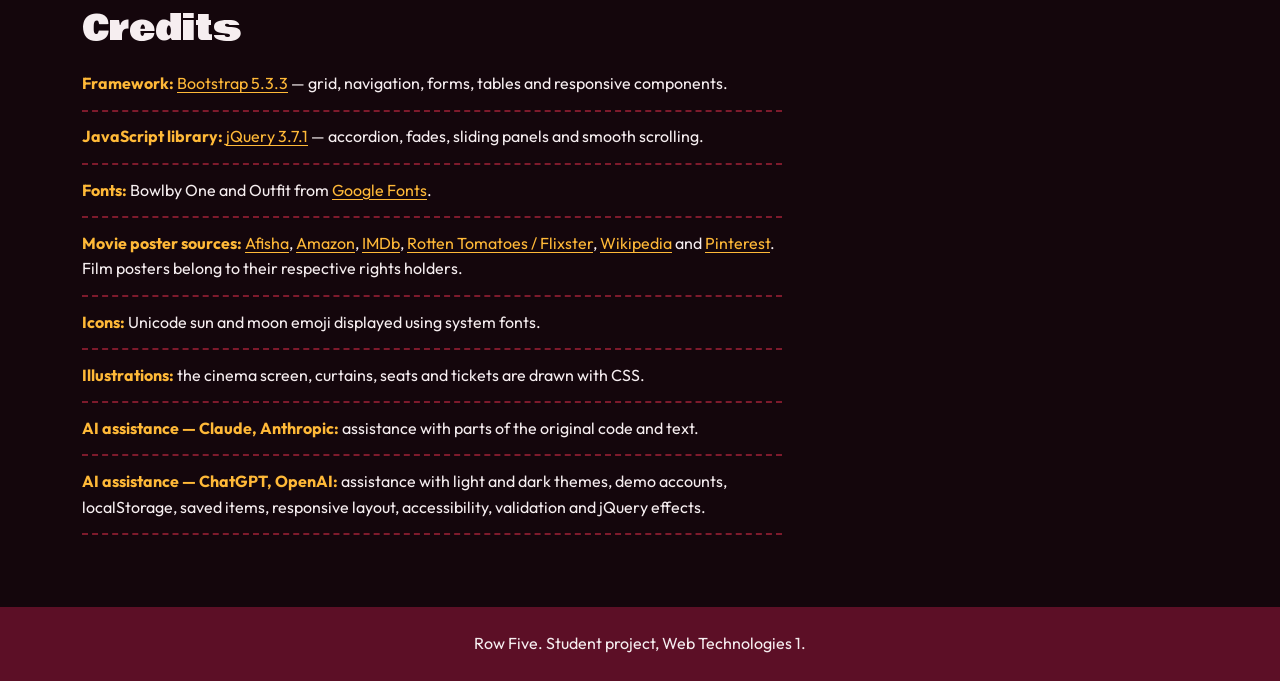
==== commit 0da3b051: "Polish light theme and improve form flow" ====
--- a/about.html
+++ b/about.html
@@ -194,14 +194,14 @@
         <div class="row g-5 align-items-center">
           <div class="col-12 col-lg-5">
             <h2>Write to the crew</h2>
-            <p>A movie to suggest, a bug to report or just a hello. We read every message.</p>
+            <p>Try the feedback form. This demo does not send or save messages.</p>
           </div>
           <div class="col-12 col-lg-7">
             <form id="feedback-form" class="booking-form" novalidate>
               <div class="row g-3">
                 <div class="col-12 col-md-6">
                   <label for="f-name" class="form-label">Full name</label>
-                  <input type="text" class="form-control" id="f-name" autocomplete="name" minlength="3" pattern="[A-Za-zА-Яа-яЁё]{3,}" required>
+                  <input type="text" class="form-control" id="f-name" autocomplete="name" minlength="3" required>
                   <div class="invalid-feedback"></div>
                 </div>
                 <div class="col-12 col-md-6">
@@ -233,7 +233,7 @@
               <button type="submit" class="btn btn-seat mt-4">Send</button>
             </form>
             <div id="feedback-success" class="success-box" role="status" style="display: none;">
-              <p class="success-title">Message sent!</p>
+              <p class="success-title">Demo response</p>
               <p id="feedback-text"></p>
             </div>
           </div>
@@ -315,4 +315,4 @@
   <script src="js/account.js"></script>
   <script src="js/about.js"></script>
 </body>
-</html>+</html>
--- a/style.css
+++ b/style.css
@@ -852,7 +852,6 @@
 
 /* Карточки, формы, таблицы и аккордеоны в светлой теме */
 [data-theme="light"] .form-card,
-[data-theme="light"] form,
 [data-theme="light"] .stat-box,
 [data-theme="light"] .accordion-item,
 [data-theme="light"] .accordion-button,
--- a/css/themes.css
+++ b/css/themes.css
@@ -75,11 +75,10 @@
 
 [data-theme="light"] .hero,
 [data-theme="light"] .page-head {
-  background: radial-gradient(
-    ellipse at top,
-    var(--section-bg),
-    var(--night) 75%
-  );
+  background:
+    radial-gradient(ellipse at 14% 0%, rgba(220, 157, 63, .19), transparent 38%),
+    radial-gradient(ellipse at 88% 12%, rgba(126, 47, 72, .13), transparent 42%),
+    linear-gradient(145deg, #fffaf3 0%, var(--section-bg) 52%, var(--night) 100%);
 }
 
 [data-theme="light"] .cast-section {
@@ -100,6 +99,15 @@
 [data-theme="light"] .booking-form,
 [data-theme="light"] .watch-panel {
   background: var(--surface);
+}
+
+/* Keep ticket cut-outs and picker form aligned with the light page canvas. */
+[data-theme="light"] .ticket {
+  background: var(--night);
+}
+
+[data-theme="light"] .picker-form {
+  background: transparent !important;
 }
 
 /* Поля форм */
@@ -275,4 +283,4 @@
 #login,
 #join {
   scroll-margin-top: 5rem;
-}+}
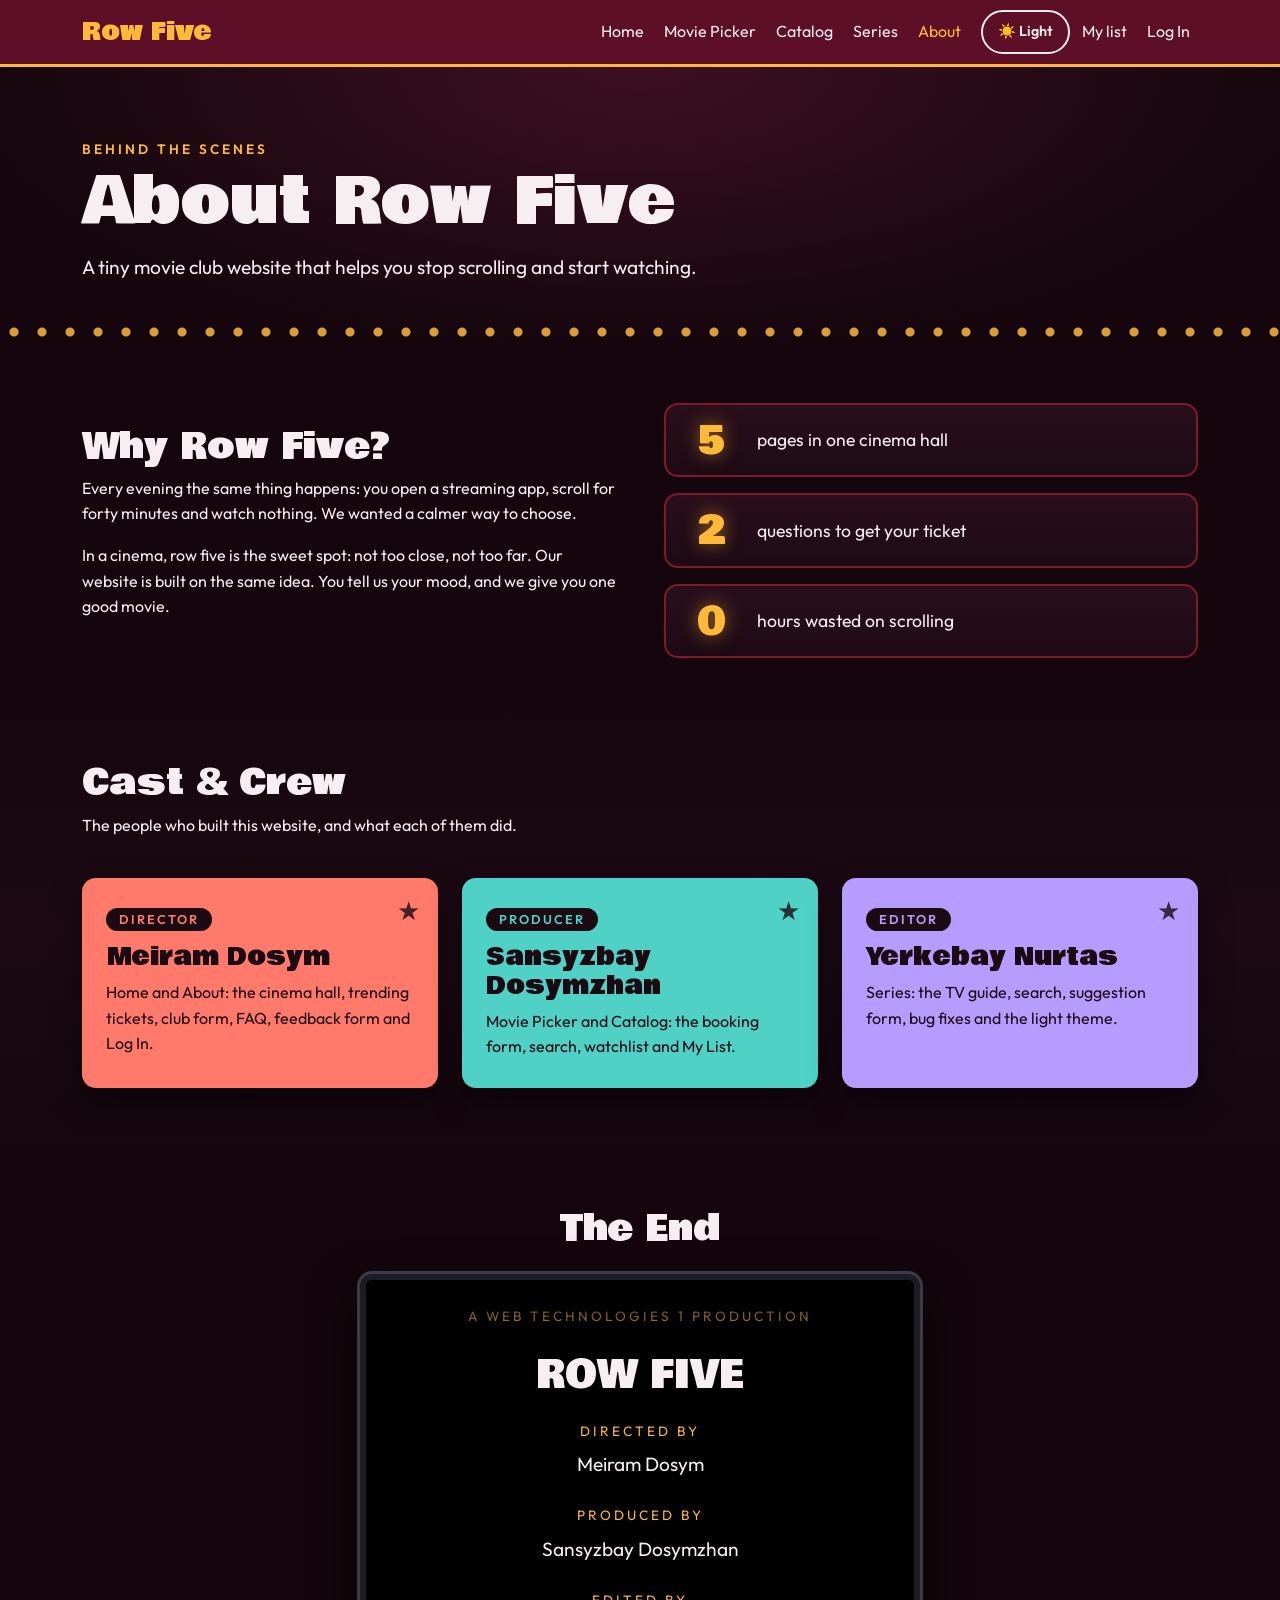
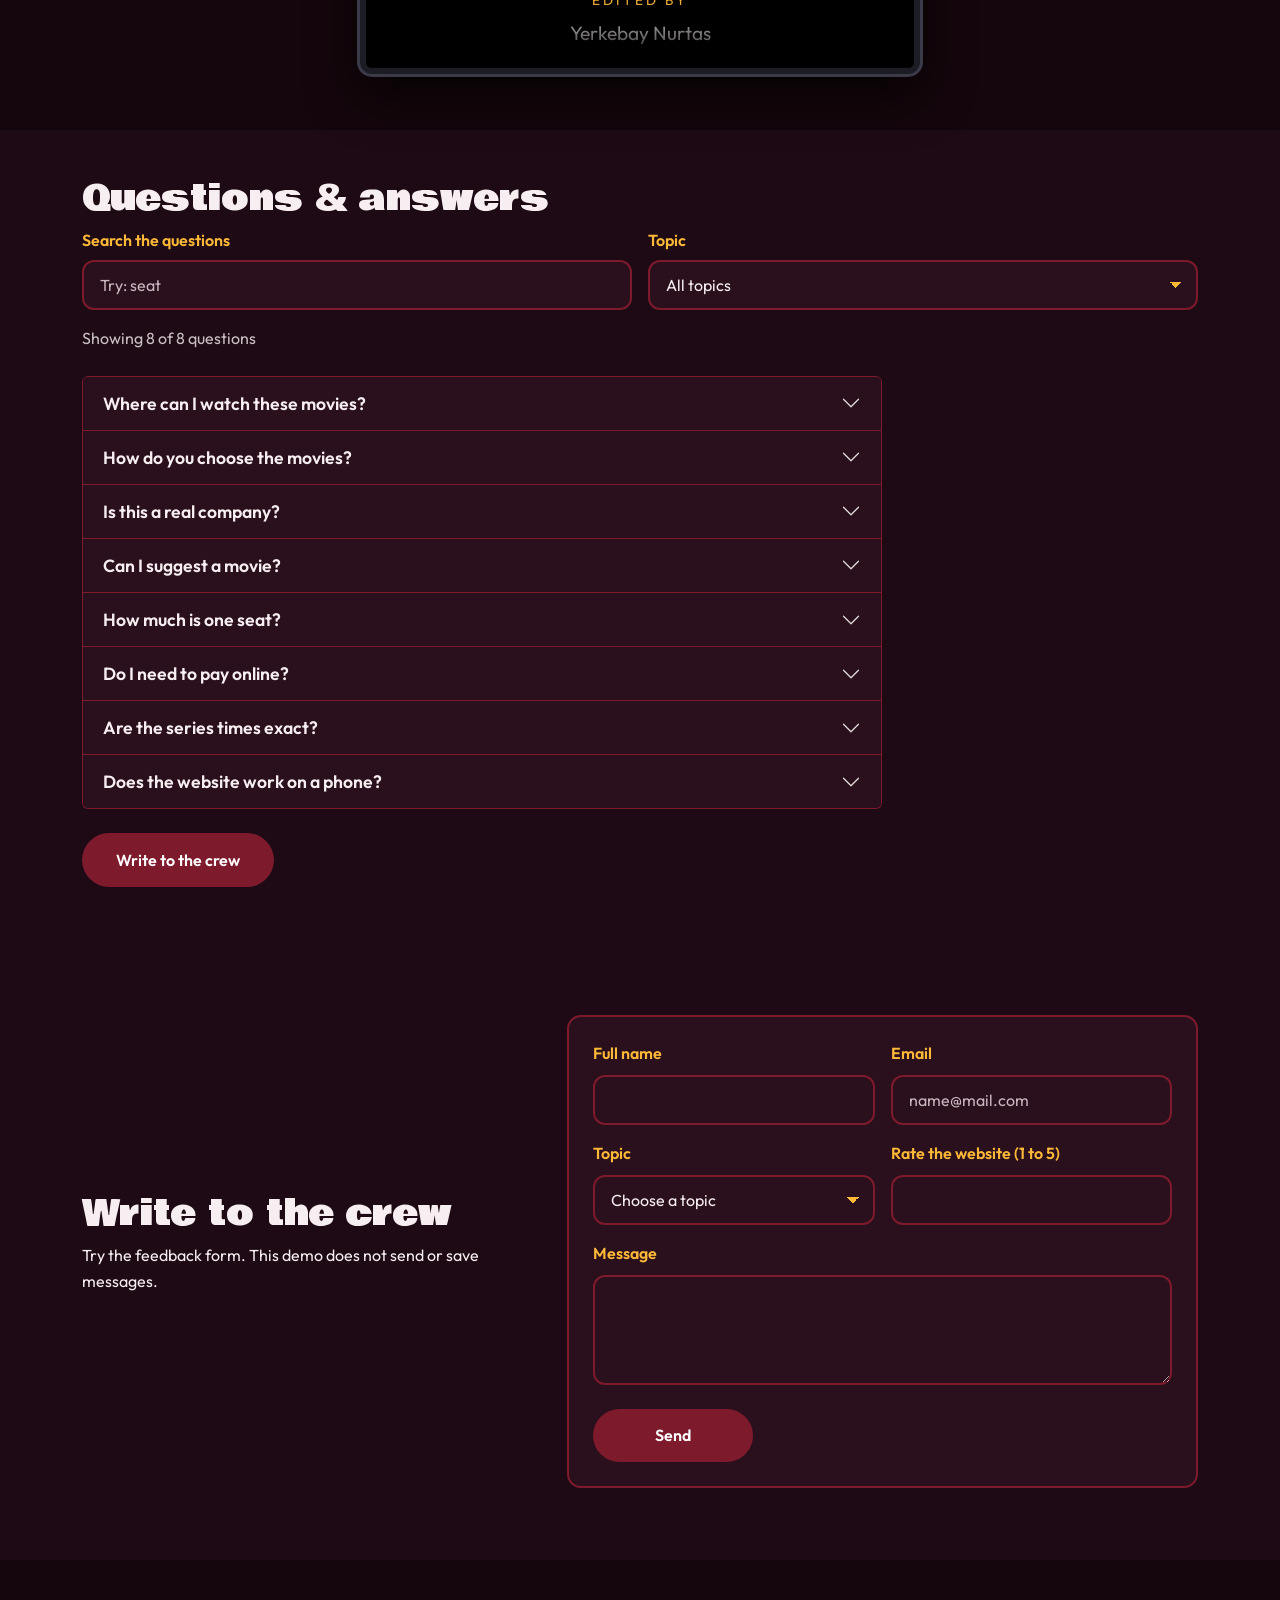
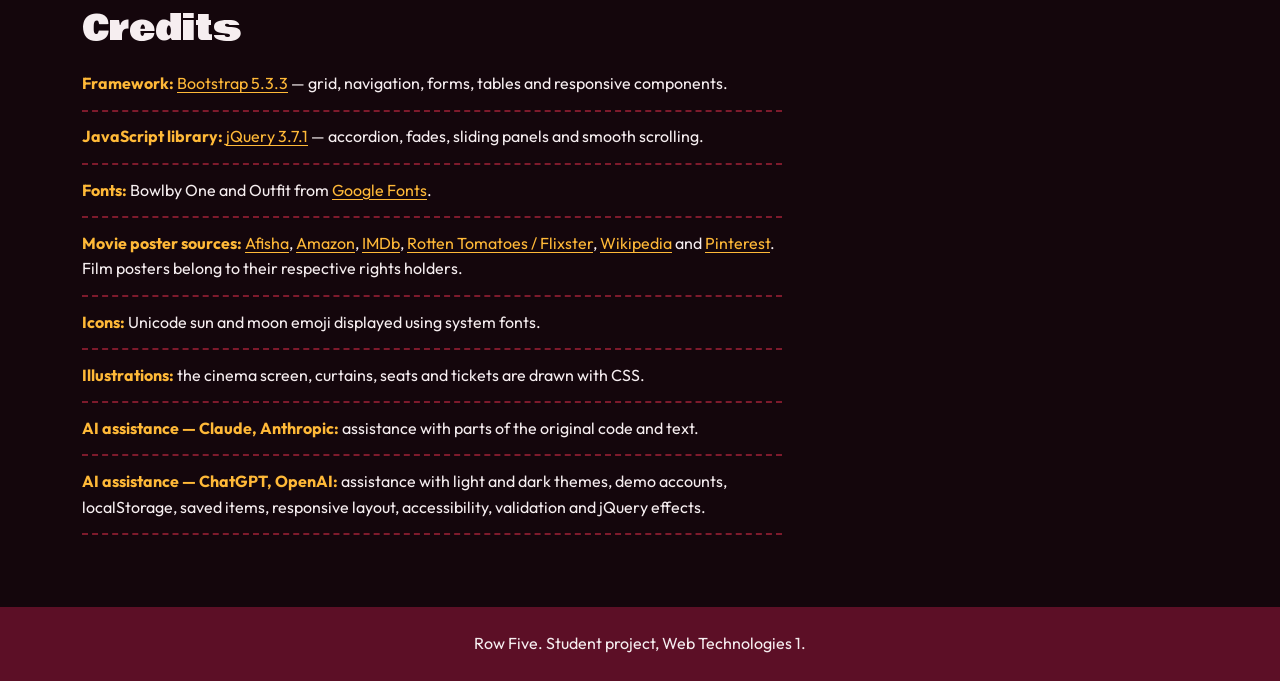
==== commit b340a66c: "Update crew contribution credits" ====
--- a/about.html
+++ b/about.html
@@ -116,17 +116,17 @@
           <article class="cast t-coral">
             <p class="cast-role">Director</p>
             <h3>Meiram Dosym</h3>
-            <p>Home and About: the cinema hall, trending tickets, club form, FAQ and feedback form.</p>
+            <p>Home and About: the cinema hall, trending tickets, club form, FAQ, feedback form and Log In.</p>
           </article>
           <article class="cast t-teal">
             <p class="cast-role">Producer</p>
             <h3>Sansyzbay Dosymzhan</h3>
-            <p>Movie Picker and Catalog: the booking form, search and watchlist.</p>
+            <p>Movie Picker and Catalog: the booking form, search, watchlist and My List.</p>
           </article>
           <article class="cast t-violet">
             <p class="cast-role">Editor</p>
             <h3>Yerkebay Nurtas</h3>
-            <p>Series: the TV guide, search and the suggestion form.</p>
+            <p>Series: the TV guide, search, suggestion form, bug fixes and the light theme.</p>
           </article>
         </div>
       </div>
--- a/css/themes.css
+++ b/css/themes.css
@@ -71,6 +71,16 @@
   filter: none;
 }
 
+[data-theme="light"] .site-nav .nav-link.active,
+[data-theme="light"] .site-nav .nav-link[aria-current="page"] {
+  color: var(--velvet) !important;
+  font-weight: 700;
+  text-decoration: underline;
+  text-decoration-color: var(--amber);
+  text-decoration-thickness: 2px;
+  text-underline-offset: .45em;
+}
+
 /* Фоны страниц */
 
 [data-theme="light"] .hero,
@@ -174,7 +184,7 @@
 
 [data-theme="light"] .mood-btn:hover,
 [data-theme="light"] .btn-check:hover + .mood-btn,
-[data-theme="light"] .btn-check:focus + .mood-btn {
+[data-theme="light"] .btn-check:not(:checked):focus + .mood-btn {
   background-color: var(--section-bg) !important;
   color: var(--text) !important;
 }
